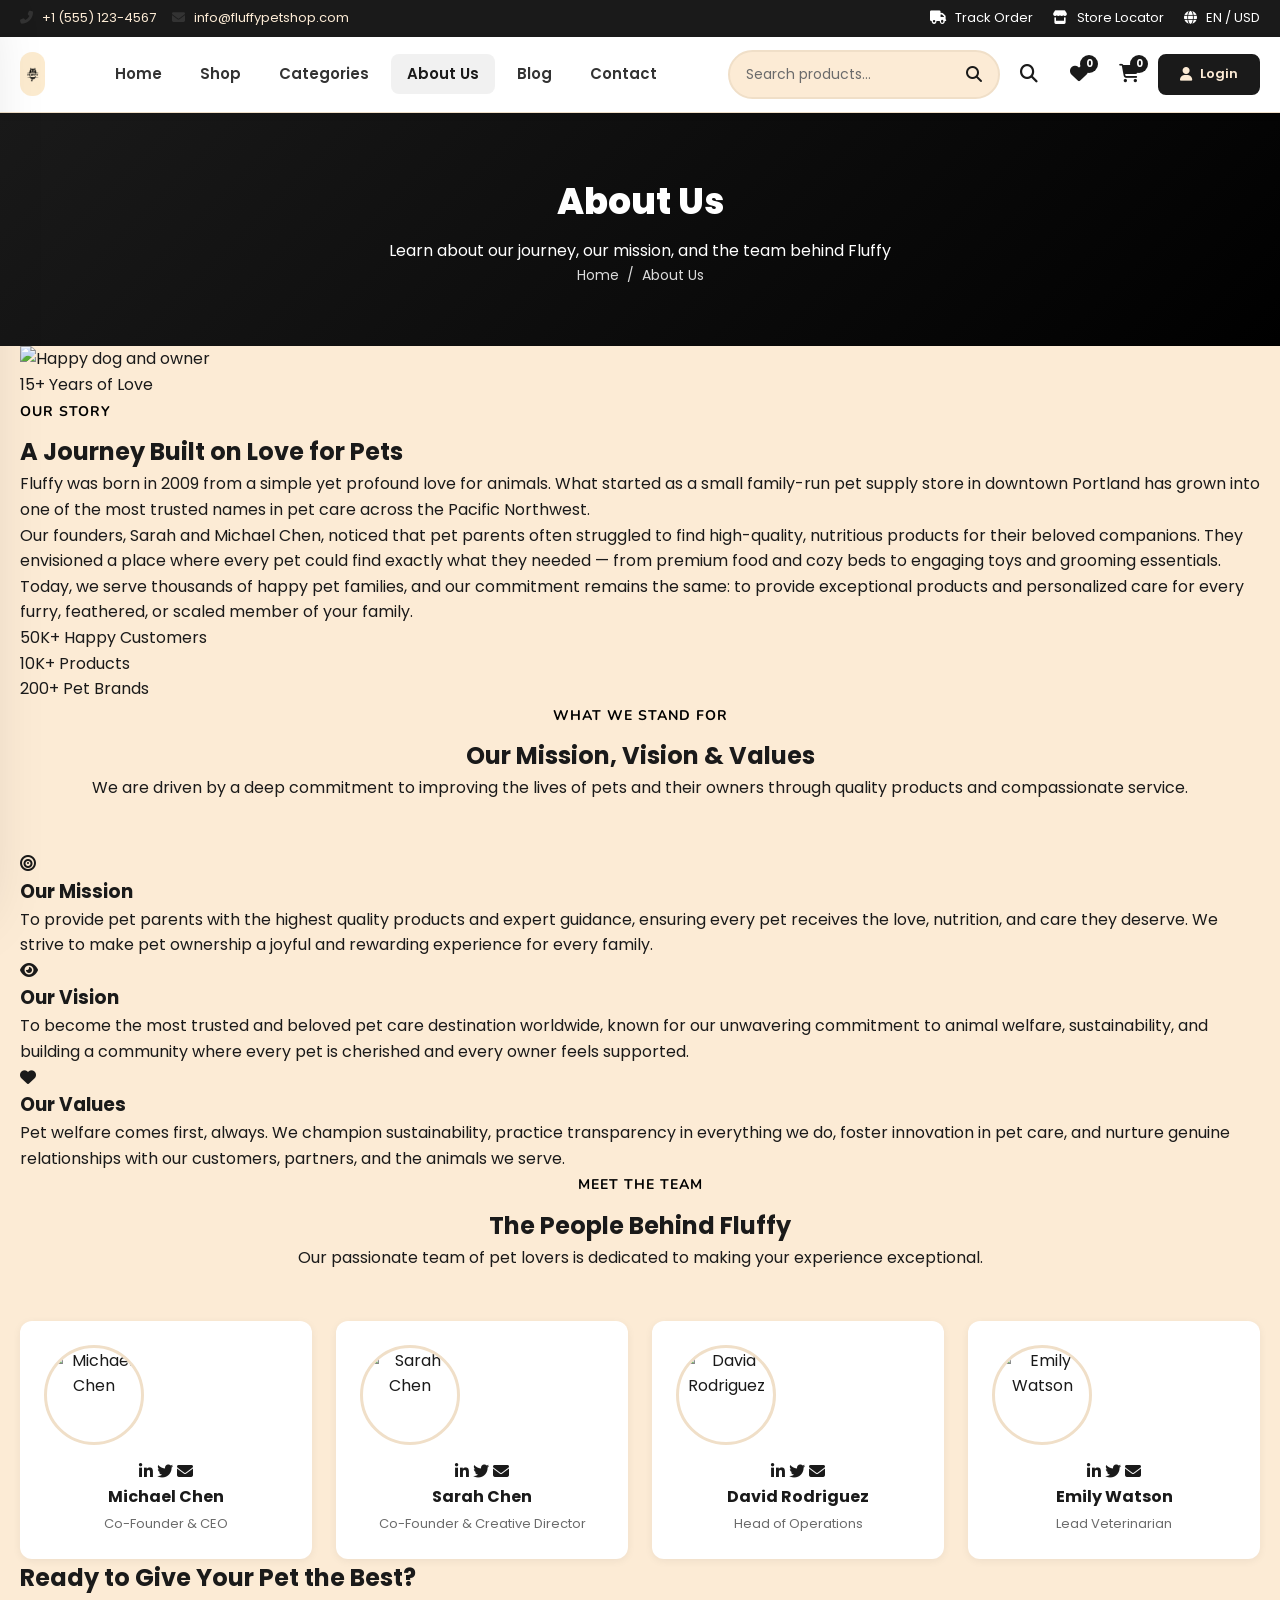
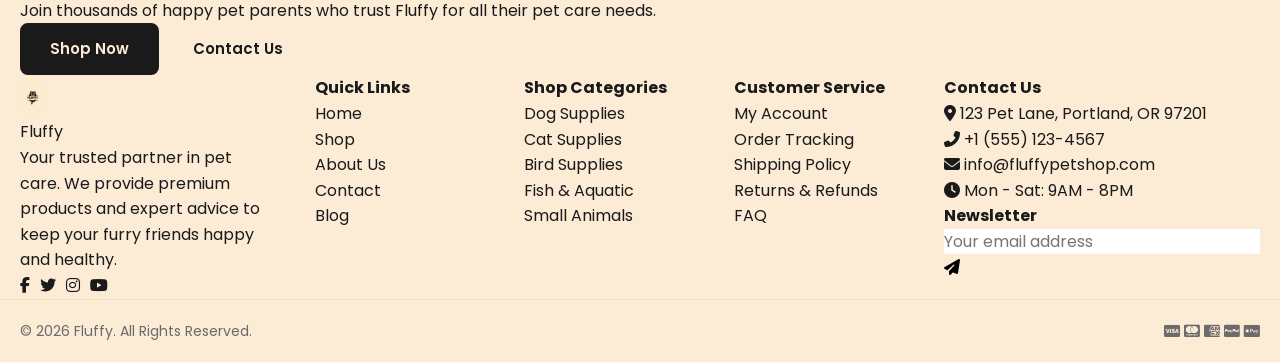
==== about.html @ 034b8f55 "Fluffy Pet Shop - Complete e-commerce website with product pages, wishlist, cart, checkout, and resp" ====
<!DOCTYPE html>
<html lang="en">
<head>
  <meta charset="UTF-8">
  <meta name="viewport" content="width=device-width, initial-scale=1.0">
  <title>About Us - Fluffy</title>
  <link rel="preconnect" href="https://fonts.googleapis.com">
  <link rel="preconnect" href="https://fonts.gstatic.com" crossorigin>
  <link href="https://fonts.googleapis.com/css2?family=Nunito:wght@400;600;700&family=Poppins:wght@300;400;500;600;700&display=swap" rel="stylesheet">
  <link rel="stylesheet" href="https://cdnjs.cloudflare.com/ajax/libs/font-awesome/6.5.1/css/all.min.css">
  <link rel="stylesheet" href="style.css">
</head>
<body>

  <!-- Top Bar -->
  <div class="top-bar">
    <div class="container top-bar-inner">
      <div class="top-bar-left">
        <span><i class="fas fa-phone-alt"></i> +1 (555) 123-4567</span>
        <span><i class="fas fa-envelope"></i> info@fluffypetshop.com</span>
      </div>
      <div class="top-bar-right">
        <a href="#"><i class="fas fa-truck"></i> Track Order</a>
        <a href="#"><i class="fas fa-store"></i> Store Locator</a>
        <a href="#"><i class="fas fa-globe"></i> EN / USD</a>
      </div>
    </div>
  </div>

  <!-- Sticky Header -->
  <header class="header" id="header">
    <div class="container header-inner">
      <a href="index.html" class="logo">
        <img src="logo.png" alt="Fluffy" class="logo-img">
      </a>

      <nav class="main-nav" id="mainNav">
        <ul class="nav-list">
          <li><a href="index.html" class="nav-link">Home</a></li>
          <li><a href="shop.html" class="nav-link">Shop</a></li>
          <li><a href="categories.html" class="nav-link">Categories</a></li>
          <li><a href="about.html" class="nav-link active">About Us</a></li>
          <li><a href="blog.html" class="nav-link">Blog</a></li>
          <li><a href="contact.html" class="nav-link">Contact</a></li>
        </ul>
      </nav>

      <div class="header-actions">
        <div class="search-bar" id="searchBar">
          <input type="text" placeholder="Search products..." class="search-input">
          <button class="search-btn"><i class="fas fa-search"></i></button>
        </div>
        <button class="header-icon-btn search-toggle" aria-label="Search">
          <i class="fas fa-search"></i>
        </button>
        <a href="wishlist.html" class="header-icon-btn" aria-label="Wishlist">
          <i class="fas fa-heart"></i>
          <span class="badge">0</span>
        </a>
        <a href="cart.html" class="header-icon-btn" aria-label="Cart">
          <i class="fas fa-shopping-cart"></i>
          <span class="badge">0</span>
        </a>
        <a href="login.html" class="btn btn-primary btn-sm login-btn">
          <i class="fas fa-user"></i> Login
        </a>
        <button class="mobile-menu-toggle" id="mobileMenuToggle" aria-label="Menu">
          <i class="fas fa-bars"></i>
        </button>
      </div>
    </div>
  </header>

  <!-- Mobile Nav -->
  <div class="mobile-nav">
    <div class="mobile-nav-header">
          <a href="index.html"><img src="logo.png" alt="Fluffy" class="logo-img"> Fluffy</a>
      <button class="mobile-close"><i class="fas fa-times"></i></button>
    </div>
    <ul>
      <li><a href="index.html">Home</a></li>
      <li><a href="shop.html">Shop</a></li>
      <li><a href="about.html" class="active">About</a></li>
      <li><a href="contact.html">Contact</a></li>
      <li><a href="blog.html">Blog</a></li>
    </ul>
    <div class="mobile-nav-footer">
      <a href="login.html"><i class="fas fa-user"></i> Login / Register</a>
    </div>
  </div>

  <!-- Page Header -->
  <section class="page-header about-page-header">
    <div class="container">
      <h1>About Us</h1>
      <p>Learn about our journey, our mission, and the team behind Fluffy</p>
      <div class="breadcrumb">
        <a href="index.html">Home</a>
        <span>/</span>
        <span>About Us</span>
      </div>
    </div>
  </section>

  <!-- Our Story -->
  <section class="our-story">
    <div class="container story-grid">
      <div class="story-image">
        <img src="https://images.unsplash.com/photo-1587300003388-59208cc962cb?w=600&h=450&fit=crop" alt="Happy dog and owner">
        <div class="story-badge">
          <span class="badge-number">15+</span>
          <span class="badge-text">Years of Love</span>
        </div>
      </div>
      <div class="story-content">
        <span class="section-tag">Our Story</span>
        <h2>A Journey Built on Love for Pets</h2>
        <p>Fluffy was born in 2009 from a simple yet profound love for animals. What started as a small family-run pet supply store in downtown Portland has grown into one of the most trusted names in pet care across the Pacific Northwest.</p>
        <p>Our founders, Sarah and Michael Chen, noticed that pet parents often struggled to find high-quality, nutritious products for their beloved companions. They envisioned a place where every pet could find exactly what they needed — from premium food and cozy beds to engaging toys and grooming essentials.</p>
        <p>Today, we serve thousands of happy pet families, and our commitment remains the same: to provide exceptional products and personalized care for every furry, feathered, or scaled member of your family.</p>
        <div class="story-stats">
          <div class="stat">
            <span class="stat-number">50K+</span>
            <span class="stat-label">Happy Customers</span>
          </div>
          <div class="stat">
            <span class="stat-number">10K+</span>
            <span class="stat-label">Products</span>
          </div>
          <div class="stat">
            <span class="stat-number">200+</span>
            <span class="stat-label">Pet Brands</span>
          </div>
        </div>
      </div>
    </div>
  </section>

  <!-- Mission Vision Values -->
  <section class="mission-vision">
    <div class="container">
      <div class="section-header">
        <span class="section-tag">What We Stand For</span>
        <h2>Our Mission, Vision & Values</h2>
        <p>We are driven by a deep commitment to improving the lives of pets and their owners through quality products and compassionate service.</p>
      </div>
      <div class="mv-grid">
        <div class="mv-card">
          <div class="mv-icon"><i class="fas fa-bullseye"></i></div>
          <h3>Our Mission</h3>
          <p>To provide pet parents with the highest quality products and expert guidance, ensuring every pet receives the love, nutrition, and care they deserve. We strive to make pet ownership a joyful and rewarding experience for every family.</p>
        </div>
        <div class="mv-card">
          <div class="mv-icon"><i class="fas fa-eye"></i></div>
          <h3>Our Vision</h3>
          <p>To become the most trusted and beloved pet care destination worldwide, known for our unwavering commitment to animal welfare, sustainability, and building a community where every pet is cherished and every owner feels supported.</p>
        </div>
        <div class="mv-card">
          <div class="mv-icon"><i class="fas fa-heart"></i></div>
          <h3>Our Values</h3>
          <p>Pet welfare comes first, always. We champion sustainability, practice transparency in everything we do, foster innovation in pet care, and nurture genuine relationships with our customers, partners, and the animals we serve.</p>
        </div>
      </div>
    </div>
  </section>

  <!-- Team Section -->
  <section class="team-section">
    <div class="container">
      <div class="section-header">
        <span class="section-tag">Meet The Team</span>
        <h2>The People Behind Fluffy</h2>
        <p>Our passionate team of pet lovers is dedicated to making your experience exceptional.</p>
      </div>
      <div class="team-grid">
        <div class="team-card">
          <div class="team-img">
            <img src="https://images.unsplash.com/photo-1560250097-0b93528c311a?w=300&h=350&fit=crop&crop=face" alt="Michael Chen">
            <div class="team-social">
              <a href="#"><i class="fab fa-linkedin-in"></i></a>
              <a href="#"><i class="fab fa-twitter"></i></a>
              <a href="#"><i class="fas fa-envelope"></i></a>
            </div>
          </div>
          <h4>Michael Chen</h4>
          <span>Co-Founder & CEO</span>
        </div>
        <div class="team-card">
          <div class="team-img">
            <img src="https://images.unsplash.com/photo-1573496359142-b8d87734a5a2?w=300&h=350&fit=crop&crop=face" alt="Sarah Chen">
            <div class="team-social">
              <a href="#"><i class="fab fa-linkedin-in"></i></a>
              <a href="#"><i class="fab fa-twitter"></i></a>
              <a href="#"><i class="fas fa-envelope"></i></a>
            </div>
          </div>
          <h4>Sarah Chen</h4>
          <span>Co-Founder & Creative Director</span>
        </div>
        <div class="team-card">
          <div class="team-img">
            <img src="https://images.unsplash.com/photo-1472099645785-5658abf4ff4e?w=300&h=350&fit=crop&crop=face" alt="David Rodriguez">
            <div class="team-social">
              <a href="#"><i class="fab fa-linkedin-in"></i></a>
              <a href="#"><i class="fab fa-twitter"></i></a>
              <a href="#"><i class="fas fa-envelope"></i></a>
            </div>
          </div>
          <h4>David Rodriguez</h4>
          <span>Head of Operations</span>
        </div>
        <div class="team-card">
          <div class="team-img">
            <img src="https://images.unsplash.com/photo-1580489944761-15a19d654956?w=300&h=350&fit=crop&crop=face" alt="Emily Watson">
            <div class="team-social">
              <a href="#"><i class="fab fa-linkedin-in"></i></a>
              <a href="#"><i class="fab fa-twitter"></i></a>
              <a href="#"><i class="fas fa-envelope"></i></a>
            </div>
          </div>
          <h4>Emily Watson</h4>
          <span>Lead Veterinarian</span>
        </div>
      </div>
    </div>
  </section>

  <!-- CTA Section -->
  <section class="cta-section">
    <div class="container cta-inner">
      <h2>Ready to Give Your Pet the Best?</h2>
      <p>Join thousands of happy pet parents who trust Fluffy for all their pet care needs.</p>
      <div class="cta-buttons">
        <a href="shop.html" class="btn btn-primary">Shop Now</a>
        <a href="contact.html" class="btn btn-outline-white">Contact Us</a>
      </div>
    </div>
  </section>

  <!-- Footer -->
  <footer class="site-footer">
    <div class="container footer-grid">
      <div class="footer-col">
        <div class="footer-logo">
        <a href="index.html"><img src="logo.png" alt="Fluffy" class="logo-img"> Fluffy</a>
        </div>
        <p>Your trusted partner in pet care. We provide premium products and expert advice to keep your furry friends happy and healthy.</p>
        <div class="footer-social">
          <a href="https://www.facebook.com/share/191iM3Hgnh/" target="_blank" rel="noopener"><i class="fab fa-facebook-f"></i></a>
          <a href="#"><i class="fab fa-twitter"></i></a>
          <a href="https://www.instagram.com/fluffypets27" target="_blank" rel="noopener"><i class="fab fa-instagram"></i></a>
          <a href="#"><i class="fab fa-youtube"></i></a>
        </div>
      </div>
      <div class="footer-col">
        <h4>Quick Links</h4>
        <ul>
          <li><a href="index.html">Home</a></li>
          <li><a href="shop.html">Shop</a></li>
          <li><a href="about.html">About Us</a></li>
          <li><a href="contact.html">Contact</a></li>
          <li><a href="blog.html">Blog</a></li>
        </ul>
      </div>
      <div class="footer-col">
        <h4>Shop Categories</h4>
        <ul>
          <li><a href="shop.html">Dog Supplies</a></li>
          <li><a href="shop.html">Cat Supplies</a></li>
          <li><a href="shop.html">Bird Supplies</a></li>
          <li><a href="shop.html">Fish & Aquatic</a></li>
          <li><a href="shop.html">Small Animals</a></li>
        </ul>
      </div>
      <div class="footer-col">
        <h4>Customer Service</h4>
        <ul>
          <li><a href="#">My Account</a></li>
          <li><a href="#">Order Tracking</a></li>
          <li><a href="#">Shipping Policy</a></li>
          <li><a href="#">Returns & Refunds</a></li>
          <li><a href="#">FAQ</a></li>
        </ul>
      </div>
      <div class="footer-col">
        <h4>Contact Us</h4>
        <ul class="contact-info">
          <li><i class="fas fa-map-marker-alt"></i> 123 Pet Lane, Portland, OR 97201</li>
          <li><i class="fas fa-phone-alt"></i> +1 (555) 123-4567</li>
          <li><i class="fas fa-envelope"></i> info@fluffypetshop.com</li>
          <li><i class="fas fa-clock"></i> Mon - Sat: 9AM - 8PM</li>
        </ul>
        <div class="newsletter">
          <h4>Newsletter</h4>
          <form class="newsletter-form">
            <input type="email" placeholder="Your email address">
            <button type="submit"><i class="fas fa-paper-plane"></i></button>
          </form>
        </div>
      </div>
    </div>
    <div class="footer-bottom">
      <div class="container footer-bottom-inner">
        <p>&copy; 2026 Fluffy. All Rights Reserved.</p>
        <div class="payment-icons">
          <i class="fab fa-cc-visa"></i>
          <i class="fab fa-cc-mastercard"></i>
          <i class="fab fa-cc-amex"></i>
          <i class="fab fa-cc-paypal"></i>
          <i class="fab fa-cc-apple-pay"></i>
        </div>
      </div>
    </div>
  </footer>

  <script>
  (function() {
    try {
      var adminData = JSON.parse(localStorage.getItem('fluffyAdmin'));
      if (adminData && adminData.settings) {
        var s = adminData.settings;
        if (s.siteLogo) {
          document.querySelectorAll('.logo-img').forEach(function(img) { img.src = s.siteLogo; });
        }
        var displayName = s.siteName || s.storeName || '';
        if (displayName) {
          document.title = document.title.replace(/Fluffy/, displayName);
          document.querySelectorAll('.logo-img').forEach(function(img) { img.alt = displayName; });
        }
      }
    } catch (e) {}
  })();
  </script>
  <script src="contact-utils.js"></script>
  <script src="search-utils.js"></script>
  <script src="badge-utils.js"></script>
  <script src="nav-utils.js"></script>

</body>
</html>
---- style.css ----
/* =============================================
   FLUFFY PET SHOP — Premium eCommerce Stylesheet
   Modern, responsive, CSS3-only design
   ============================================= */

/* =============================================
   1. CSS CUSTOM PROPERTIES
   ============================================= */
:root {
  /* Colors — Fluffy Brand Palette (matching logo) */
  --primary: #1A1A1A;
  --primary-dark: #000000;
  --primary-light: #333333;
  --secondary: #1A1A1A;
  --secondary-dark: #000000;
  --secondary-light: #333333;
  --bg: #FCEBD5;
  --bg-light: #FEF4E8;
  --dark: #1A1A1A;
  --dark-light: #333333;
  --white: #FFFFFF;
  --light-gray: #F0DFC8;
  --gray: #6B6B6B;
  --gray-light: #E0CDB5;
  --gray-dark: #4A4A4A;
  --danger: #C0392B;
  --success: #1A1A1A;
  --info: #4A4A4A;
  --accent: #1A1A1A;

  /* Typography */
  --font-primary: 'Poppins', sans-serif;
  --font-secondary: 'Nunito', sans-serif;

  /* Spacing */
  --section-padding: 80px 0;
  --container-width: 1280px;
  --border-radius: 12px;
  --border-radius-sm: 8px;
  --border-radius-lg: 20px;

  /* Shadows */
  --shadow-sm: 0 2px 8px rgba(0,0,0,0.06);
  --shadow-md: 0 4px 20px rgba(0,0,0,0.08);
  --shadow-lg: 0 8px 40px rgba(0,0,0,0.12);
  --shadow-xl: 0 12px 60px rgba(0,0,0,0.15);

  /* Transitions */
  --transition: all 0.3s ease;
  --transition-fast: all 0.15s ease;
}

/* =============================================
   2. RESET & BASE
   ============================================= */
*,
*::before,
*::after {
  margin: 0;
  padding: 0;
  box-sizing: border-box;
}

html {
  scroll-behavior: smooth;
  -webkit-text-size-adjust: 100%;
}

body {
  font-family: var(--font-primary);
  font-size: 16px;
  line-height: 1.6;
  color: var(--dark);
  background-color: var(--bg);
  overflow-x: hidden;
  -webkit-font-smoothing: antialiased;
  -moz-osx-font-smoothing: grayscale;
}

img {
  max-width: 100%;
  height: auto;
  display: block;
}

a {
  text-decoration: none;
  color: inherit;
  transition: var(--transition);
}

ul, ol {
  list-style: none;
}

button, input {
  border: none;
  outline: none;
  font-family: inherit;
  font-size: inherit;
}

button {
  cursor: pointer;
  background: none;
}

/* =============================================
   3. UTILITY CLASSES
   ============================================= */
.container {
  max-width: var(--container-width);
  margin: 0 auto;
  padding: 0 20px;
}

.section {
  padding: var(--section-padding);
}

.section-header {
  text-align: center;
  margin-bottom: 50px;
}

.section-tag {
  display: inline-block;
  font-family: var(--font-secondary);
  font-size: 14px;
  font-weight: 700;
  color: var(--secondary-dark);
  text-transform: uppercase;
  letter-spacing: 1px;
  margin-bottom: 10px;
}

.section-tag i {
  margin-right: 6px;
}

.section-title {
  font-size: 36px;
  font-weight: 700;
  color: var(--dark);
  margin-bottom: 12px;
  line-height: 1.2;
}

.section-desc {
  font-size: 17px;
  color: var(--gray-dark);
  max-width: 600px;
  margin: 0 auto;
}

.section-cta {
  text-align: center;
  margin-top: 40px;
}

/* =============================================
   4. BUTTONS
   ============================================= */
.btn {
  display: inline-flex;
  align-items: center;
  justify-content: center;
  gap: 8px;
  padding: 12px 28px;
  font-family: var(--font-primary);
  font-weight: 600;
  font-size: 15px;
  border-radius: var(--border-radius-sm);
  transition: var(--transition);
  cursor: pointer;
  border: 2px solid transparent;
  white-space: nowrap;
}

.btn i {
  font-size: 14px;
}

.btn-primary {
  background: var(--dark);
  color: var(--bg);
  border-color: var(--dark);
}

.btn-primary:hover {
  background: var(--primary-dark);
  border-color: var(--primary-dark);
  transform: translateY(-2px);
  box-shadow: 0 4px 15px rgba(26, 26, 26, 0.3);
}

.btn-outline {
  background: transparent;
  color: var(--dark);
  border-color: var(--dark);
}

.btn-outline:hover {
  background: var(--dark);
  color: var(--bg);
  transform: translateY(-2px);
}

.btn-outline-light {
  background: transparent;
  color: var(--white);
  border-color: var(--white);
}

.btn-outline-light:hover {
  background: var(--white);
  color: var(--dark);
  transform: translateY(-2px);
}

.btn-sm {
  padding: 8px 20px;
  font-size: 13px;
}

.btn-lg {
  padding: 16px 36px;
  font-size: 16px;
}

.btn-block {
  width: 100%;
}

/* =============================================
   5. TOP BAR
   ============================================= */
.top-bar {
  background: var(--dark);
  color: var(--bg);
  font-size: 13px;
  padding: 8px 0;
}

.top-bar-inner {
  display: flex;
  justify-content: space-between;
  align-items: center;
}

.top-bar-left {
  display: flex;
  align-items: center;
  gap: 16px;
}

.top-bar-left span i {
  margin-right: 6px;
  color: var(--primary-light);
}

.top-divider {
  opacity: 0.3;
}

.top-bar-right {
  display: flex;
  align-items: center;
  gap: 20px;
}

.top-bar-right a {
  color: var(--white);
  font-size: 13px;
}

.top-bar-right a:hover {
  color: var(--primary-light);
}

.top-bar-right a i {
  margin-right: 6px;
}

/* =============================================
   6. HEADER
   ============================================= */
.header {
  background: var(--white);
  box-shadow: var(--shadow-sm);
  position: sticky;
  top: 0;
  z-index: 1000;
  border-bottom: 1px solid var(--light-gray);
}

.header-inner {
  display: flex;
  align-items: center;
  justify-content: space-between;
  height: 75px;
}

.logo {
  display: flex;
  align-items: center;
  gap: 10px;
  flex-shrink: 0;
}

.logo-img {
  height: 44px;
  width: auto;
  border-radius: 12px;
  transition: var(--transition);
}

.logo:hover .logo-img {
  transform: scale(1.05);
}

.logo-icon {
  display: flex;
  align-items: center;
  justify-content: center;
  width: 44px;
  height: 44px;
  background: var(--dark);
  color: var(--bg);
  border-radius: 12px;
  font-size: 22px;
  transition: var(--transition);
}

.logo:hover .logo-icon {
  transform: rotate(-10deg) scale(1.05);
}

.logo-text {
  font-size: 24px;
  font-weight: 800;
  color: var(--dark);
  letter-spacing: -0.5px;
}

.logo-accent {
  color: var(--primary);
}

/* Main Nav */
.main-nav {
  display: flex;
}

.nav-list {
  display: flex;
  gap: 6px;
}

.nav-link {
  display: block;
  padding: 8px 16px;
  font-weight: 600;
  font-size: 15px;
  color: var(--dark-light);
  border-radius: var(--border-radius-sm);
  transition: var(--transition);
}

.nav-link:hover,
.nav-link.active {
  color: var(--primary);
  background: rgba(26, 26, 26, 0.06);
}

/* Header Actions */
.header-actions {
  display: flex;
  align-items: center;
  gap: 8px;
}

.search-bar {
  display: flex;
  align-items: center;
  background: var(--bg);
  border-radius: 50px;
  overflow: hidden;
  border: 2px solid var(--light-gray);
  transition: var(--transition);
}

.search-bar:focus-within {
  border-color: var(--primary);
}

.search-input {
  padding: 10px 16px;
  width: 220px;
  background: transparent;
  font-size: 14px;
}

.search-input::placeholder {
  color: var(--gray);
}

.search-btn {
  padding: 10px 16px;
  color: var(--primary);
  transition: var(--transition);
}

.search-btn:hover {
  color: var(--primary-dark);
}

.search-toggle {
  display: none;
}

.header-icon-btn {
  display: flex;
  align-items: center;
  justify-content: center;
  width: 42px;
  height: 42px;
  border-radius: 50%;
  color: var(--dark);
  font-size: 18px;
  transition: var(--transition);
  position: relative;
}

.header-icon-btn:hover {
  background: var(--light-gray);
  color: var(--primary);
}

.badge {
  position: absolute;
  top: 2px;
  right: 2px;
  background: var(--primary);
  color: var(--white);
  font-size: 10px;
  font-weight: 700;
  width: 18px;
  height: 18px;
  border-radius: 50%;
  display: flex;
  align-items: center;
  justify-content: center;
  line-height: 1;
}

.mobile-menu-toggle {
  display: none;
  width: 42px;
  height: 42px;
  border-radius: var(--border-radius-sm);
  font-size: 20px;
  color: var(--dark);
}

/* =============================================
   7. MOBILE NAV
   ============================================= */
.mobile-nav {
  position: fixed;
  top: 0;
  left: -320px;
  width: 300px;
  height: 100vh;
  background: var(--white);
  z-index: 2000;
  box-shadow: var(--shadow-xl);
  transition: left 0.3s ease;
  overflow-y: auto;
}

.mobile-nav.active {
  left: 0;
}

.mobile-nav-header {
  display: flex;
  align-items: center;
  justify-content: space-between;
  padding: 20px;
  border-bottom: 1px solid var(--light-gray);
}

.mobile-nav-close {
  width: 36px;
  height: 36px;
  border-radius: 50%;
  display: flex;
  align-items: center;
  justify-content: center;
  font-size: 18px;
  color: var(--dark);
  transition: var(--transition);
}

.mobile-nav-close:hover {
  background: var(--light-gray);
}

.mobile-nav-list {
  padding: 16px 0;
}

.mobile-nav-list li a {
  display: block;
  padding: 14px 24px;
  font-weight: 600;
  font-size: 15px;
  color: var(--dark);
  transition: var(--transition);
}

.mobile-nav-list li a:hover,
.mobile-nav-list li a.active {
  color: var(--primary);
  background: rgba(26, 26, 26, 0.05);
}

.mobile-overlay {
  position: fixed;
  top: 0;
  left: 0;
  width: 100%;
  height: 100%;
  background: rgba(0,0,0,0.5);
  z-index: 1999;
  opacity: 0;
  visibility: hidden;
  transition: var(--transition);
}

.mobile-overlay.active {
  opacity: 1;
  visibility: visible;
}

/* =============================================
   8. HERO SECTION
   ============================================= */
.hero {
  position: relative;
  min-height: 600px;
  display: flex;
  align-items: center;
  overflow: hidden;
}

.hero-bg {
  position: absolute;
  inset: 0;
  z-index: 0;
}

.hero-bg-img {
  width: 100%;
  height: 100%;
  object-fit: cover;
}

.hero-overlay {
  position: absolute;
  inset: 0;
  background: linear-gradient(135deg, rgba(0,0,0,0.7) 0%, rgba(0,0,0,0.4) 50%, rgba(0,0,0,0.2) 100%);
}

.hero-content {
  position: relative;
  z-index: 1;
  padding: 60px 0;
  max-width: 700px;
}

.hero-badge {
  display: inline-flex;
  align-items: center;
  gap: 8px;
  padding: 8px 20px;
  background: rgba(26, 26, 26, 0.85);
  color: var(--bg);
  border-radius: 50px;
  font-size: 14px;
  font-weight: 600;
  margin-bottom: 24px;
}

.hero-title {
  font-size: 52px;
  font-weight: 800;
  color: var(--white);
  line-height: 1.15;
  margin-bottom: 16px;
  letter-spacing: -1px;
}

.hero-subtitle {
  font-size: 18px;
  color: rgba(255,255,255,0.85);
  margin-bottom: 32px;
  max-width: 550px;
  font-family: var(--font-secondary);
}

.hero-buttons {
  display: flex;
  gap: 16px;
  flex-wrap: wrap;
  margin-bottom: 40px;
}

.hero-stats {
  display: flex;
  gap: 40px;
}

.hero-stat {
  display: flex;
  flex-direction: column;
}

.hero-stat-number {
  font-size: 28px;
  font-weight: 800;
  color: var(--white);
}

.hero-stat-label {
  font-size: 13px;
  color: rgba(255,255,255,0.7);
  font-family: var(--font-secondary);
}

/* =============================================
   9. BRAND MARQUEE
   ============================================= */
.brand-marquee {
  background: var(--white);
  padding: 24px 0;
  border-bottom: 1px solid var(--light-gray);
  overflow: hidden;
}

.marquee-track {
  display: flex;
  gap: 40px;
  animation: marqueeScroll 30s linear infinite;
}

.marquee-item {
  display: flex;
  align-items: center;
  gap: 8px;
  font-size: 16px;
  font-weight: 600;
  color: var(--gray);
  white-space: nowrap;
  flex-shrink: 0;
}

.marquee-item i {
  color: var(--primary);
  font-size: 20px;
}

@keyframes marqueeScroll {
  0% { transform: translateX(0); }
  100% { transform: translateX(-50%); }
}

/* =============================================
   10. CATEGORIES
   ============================================= */
.categories-section {
  background: var(--bg);
}

.categories-grid {
  display: grid;
  grid-template-columns: repeat(5, 1fr);
  gap: 24px;
}

.category-card {
  display: flex;
  flex-direction: column;
  align-items: center;
  text-align: center;
  padding: 28px 16px;
  background: var(--white);
  border-radius: var(--border-radius);
  box-shadow: var(--shadow-sm);
  transition: var(--transition);
  cursor: pointer;
}

.category-card:hover {
  transform: translateY(-8px);
  box-shadow: var(--shadow-lg);
}

.category-card:hover .category-icon img {
  transform: scale(1.1);
}

.category-icon {
  width: 100px;
  height: 100px;
  border-radius: 50%;
  overflow: hidden;
  margin-bottom: 16px;
  background: var(--bg);
}

.category-icon img {
  width: 100%;
  height: 100%;
  object-fit: cover;
  transition: var(--transition);
}

.category-name {
  font-size: 16px;
  font-weight: 700;
  color: var(--dark);
  margin-bottom: 4px;
}

.category-count {
  font-size: 13px;
  color: var(--gray);
  font-family: var(--font-secondary);
}

/* =============================================
   11. PRODUCT CARDS
   ============================================= */
.products-grid {
  display: grid;
  grid-template-columns: repeat(4, 1fr);
  gap: 24px;
}

.product-card {
  background: var(--white);
  border-radius: var(--border-radius);
  box-shadow: var(--shadow-sm);
  overflow: hidden;
  transition: var(--transition);
  border: 1px solid var(--light-gray);
}

.product-card:hover {
  transform: translateY(-6px);
  box-shadow: var(--shadow-lg);
}

.product-image {
  position: relative;
  height: 250px;
  overflow: hidden;
  background: var(--bg);
}

.product-image img {
  width: 100%;
  height: 100%;
  object-fit: cover;
  transition: var(--transition);
}

.product-card:hover .product-image img {
  transform: scale(1.08);
}

.product-badge {
  position: absolute;
  top: 12px;
  left: 12px;
  padding: 4px 12px;
  font-size: 11px;
  font-weight: 700;
  border-radius: 50px;
  text-transform: uppercase;
  z-index: 2;
}

.product-badge.sale {
  background: var(--danger);
  color: var(--white);
}

.product-badge.new {
  background: var(--info);
  color: var(--white);
}

.product-badge.bestseller {
  background: var(--secondary);
  color: var(--white);
}

.product-wishlist {
  position: absolute;
  top: 12px;
  right: 12px;
  width: 36px;
  height: 36px;
  border-radius: 50%;
  background: var(--white);
  color: var(--gray);
  display: flex;
  align-items: center;
  justify-content: center;
  font-size: 14px;
  box-shadow: var(--shadow-sm);
  transition: var(--transition);
  z-index: 2;
}

.product-wishlist:hover {
  color: var(--danger);
  transform: scale(1.1);
}

.product-actions {
  position: absolute;
  bottom: 12px;
  left: 50%;
  transform: translateX(-50%) translateY(20px);
  display: flex;
  gap: 8px;
  opacity: 0;
  transition: var(--transition);
}

.product-card:hover .product-actions {
  opacity: 1;
  transform: translateX(-50%) translateY(0);
}

.product-action-btn {
  width: 40px;
  height: 40px;
  border-radius: 50%;
  background: var(--white);
  color: var(--dark);
  display: flex;
  align-items: center;
  justify-content: center;
  font-size: 14px;
  box-shadow: var(--shadow-md);
  transition: var(--transition);
}

.product-action-btn:hover {
  background: var(--primary);
  color: var(--white);
}

.product-info {
  padding: 20px;
}

.product-category {
  font-size: 12px;
  font-weight: 600;
  color: var(--secondary-dark);
  text-transform: uppercase;
  letter-spacing: 0.5px;
}

.product-name {
  font-size: 15px;
  font-weight: 600;
  color: var(--dark);
  margin: 6px 0;
  line-height: 1.4;
  display: -webkit-box;
  -webkit-line-clamp: 2;
  -webkit-box-orient: vertical;
  overflow: hidden;
}

.product-rating {
  display: flex;
  align-items: center;
  gap: 2px;
  margin-bottom: 10px;
}

.product-rating i {
  color: #FFC107;
  font-size: 12px;
}

.product-rating span {
  font-size: 12px;
  color: var(--gray);
  margin-left: 6px;
}

.product-price {
  display: flex;
  align-items: center;
  gap: 10px;
  margin-bottom: 14px;
}

.price-current {
  font-size: 20px;
  font-weight: 700;
  color: var(--dark);
}

.price-original {
  font-size: 14px;
  color: var(--gray);
  text-decoration: line-through;
}

/* =============================================
   12. OFFERS SECTION
   ============================================= */
.offers-banner-section {
  background: var(--bg);
}

.offers-grid {
  display: grid;
  grid-template-columns: 1fr 1fr;
  grid-template-rows: auto auto;
  gap: 24px;
}

.offer-card {
  border-radius: var(--border-radius-lg);
  overflow: hidden;
  transition: var(--transition);
}

.offer-main {
  grid-column: 1 / -1;
  display: flex;
  background: linear-gradient(135deg, var(--dark), var(--dark-light));
  min-height: 300px;
}

.offer-content {
  flex: 1;
  padding: 48px;
  display: flex;
  flex-direction: column;
  justify-content: center;
  color: var(--bg);
}

.offer-badge {
  display: inline-block;
  padding: 6px 16px;
  background: rgba(255,255,255,0.2);
  border-radius: 50px;
  font-size: 13px;
  font-weight: 600;
  margin-bottom: 16px;
  width: fit-content;
}

.offer-title {
  font-size: 42px;
  font-weight: 800;
  line-height: 1.1;
  margin-bottom: 12px;
}

.offer-title span {
  color: var(--secondary-light);
}

.offer-desc {
  font-size: 16px;
  opacity: 0.9;
  margin-bottom: 24px;
  max-width: 400px;
}

.offer-image {
  flex: 1;
  display: flex;
  align-items: center;
  justify-content: center;
}

.offer-image img {
  width: 100%;
  height: 100%;
  object-fit: cover;
}

.offer-feature {
  display: flex;
  flex-direction: column;
  align-items: center;
  justify-content: center;
  text-align: center;
  padding: 32px;
  background: var(--white);
  box-shadow: var(--shadow-sm);
  border: 1px solid var(--light-gray);
}

.offer-feature:hover {
  transform: translateY(-4px);
  box-shadow: var(--shadow-md);
}

.offer-feature-icon {
  width: 64px;
  height: 64px;
  border-radius: 50%;
  background: rgba(26, 26, 26, 0.06);
  color: var(--primary);
  display: flex;
  align-items: center;
  justify-content: center;
  font-size: 26px;
  margin-bottom: 16px;
  transition: var(--transition);
}

.offer-feature:hover .offer-feature-icon {
  background: var(--primary);
  color: var(--white);
}

.offer-feature h3 {
  font-size: 17px;
  font-weight: 700;
  color: var(--dark);
  margin-bottom: 4px;
}

.offer-feature p {
  font-size: 14px;
  color: var(--gray);
}

/* =============================================
   13. WHY CHOOSE US
   ============================================= */
.why-section {
  background: var(--white);
}

.why-grid {
  display: grid;
  grid-template-columns: repeat(4, 1fr);
  gap: 24px;
}

.why-card {
  text-align: center;
  padding: 40px 24px;
  border-radius: var(--border-radius);
  transition: var(--transition);
  border: 1px solid var(--light-gray);
  background: var(--white);
}

.why-card:hover {
  transform: translateY(-8px);
  box-shadow: var(--shadow-lg);
  border-color: transparent;
}

.why-icon {
  width: 72px;
  height: 72px;
  border-radius: 50%;
  background: linear-gradient(135deg, rgba(26, 26, 26, 0.06), rgba(26, 26, 26, 0.03));
  color: var(--primary);
  display: flex;
  align-items: center;
  justify-content: center;
  font-size: 28px;
  margin: 0 auto 20px;
  transition: var(--transition);
}

.why-card:hover .why-icon {
  background: var(--primary);
  color: var(--white);
  transform: scale(1.1);
}

.why-title {
  font-size: 18px;
  font-weight: 700;
  color: var(--dark);
  margin-bottom: 10px;
}

.why-desc {
  font-size: 14px;
  color: var(--gray-dark);
  line-height: 1.7;
  font-family: var(--font-secondary);
}

/* =============================================
   14. TESTIMONIALS
   ============================================= */
.testimonials-section {
  background: var(--bg);
}

.testimonials-grid {
  display: grid;
  grid-template-columns: repeat(3, 1fr);
  gap: 24px;
}

.testimonial-card {
  background: var(--white);
  border-radius: var(--border-radius-lg);
  padding: 36px;
  box-shadow: var(--shadow-sm);
  border: 1px solid var(--light-gray);
  transition: var(--transition);
  position: relative;
}

.testimonial-card:hover {
  transform: translateY(-6px);
  box-shadow: var(--shadow-lg);
}

.testimonial-quote {
  color: var(--primary);
  font-size: 28px;
  margin-bottom: 16px;
  opacity: 0.3;
}

.testimonial-text {
  font-size: 15px;
  color: var(--dark-light);
  line-height: 1.8;
  margin-bottom: 20px;
  font-family: var(--font-secondary);
  font-style: italic;
}

.testimonial-rating {
  display: flex;
  gap: 3px;
  margin-bottom: 20px;
}

.testimonial-rating i {
  color: #FFC107;
  font-size: 14px;
}

.testimonial-author {
  display: flex;
  align-items: center;
  gap: 14px;
}

.testimonial-avatar {
  width: 52px;
  height: 52px;
  border-radius: 50%;
  object-fit: cover;
  border: 3px solid var(--light-gray);
}

.testimonial-name {
  font-size: 16px;
  font-weight: 700;
  color: var(--dark);
}

.testimonial-role {
  font-size: 13px;
  color: var(--gray);
}

/* =============================================
   15. BLOG
   ============================================= */
.blog-section {
  background: var(--white);
}

.blog-recent-title {
  font-size: 20px;
  font-weight: 700;
  color: var(--dark);
  margin: 40px 0 24px;
}

/* Featured Blog Post */
.blog-featured {
  display: grid;
  grid-template-columns: 1fr 1fr;
  border-radius: var(--border-radius);
  overflow: hidden;
  box-shadow: var(--shadow-md);
  border: 1px solid var(--light-gray);
  text-decoration: none;
  color: inherit;
  transition: var(--transition);
  position: relative;
}

.blog-featured:hover {
  box-shadow: var(--shadow-lg);
}

.blog-featured:hover .blog-featured-image img {
  transform: scale(1.05);
}

.blog-featured-image {
  height: 400px;
  overflow: hidden;
}

.blog-featured-image img {
  width: 100%;
  height: 100%;
  object-fit: cover;
  transition: var(--transition);
}

.blog-featured-content {
  padding: 48px;
  display: flex;
  flex-direction: column;
  justify-content: center;
  position: relative;
}

.blog-featured-badge {
  display: inline-flex;
  align-items: center;
  gap: 6px;
  padding: 6px 14px;
  background: var(--primary);
  color: var(--white);
  border-radius: 50px;
  font-size: 12px;
  font-weight: 700;
  text-transform: uppercase;
  letter-spacing: 0.5px;
  margin-bottom: 20px;
  width: fit-content;
}

.blog-featured-title {
  font-size: 28px;
  font-weight: 800;
  color: var(--dark);
  margin-bottom: 16px;
  line-height: 1.3;
}

.blog-featured-desc {
  font-size: 15px;
  color: var(--gray-dark);
  line-height: 1.7;
  margin-bottom: 24px;
  font-family: var(--font-secondary);
}

.blog-featured-author {
  display: flex;
  align-items: center;
  gap: 12px;
}

.blog-author-avatar {
  width: 44px;
  height: 44px;
  border-radius: 50%;
  object-fit: cover;
}

.blog-author-name {
  display: block;
  font-size: 14px;
  font-weight: 700;
  color: var(--dark);
}

.blog-author-date {
  display: block;
  font-size: 13px;
  color: var(--gray);
}

.blog-featured-arrow {
  position: absolute;
  bottom: 48px;
  right: 48px;
  width: 48px;
  height: 48px;
  display: flex;
  align-items: center;
  justify-content: center;
  background: var(--dark);
  color: var(--white);
  border-radius: 50%;
  font-size: 18px;
  transition: var(--transition);
}

.blog-featured:hover .blog-featured-arrow {
  background: var(--primary);
}

/* Blog Grid */
.blog-grid {
  display: grid;
  grid-template-columns: repeat(3, 1fr);
  gap: 24px;
}

.blog-card {
  background: var(--white);
  border-radius: var(--border-radius);
  overflow: hidden;
  box-shadow: var(--shadow-sm);
  border: 1px solid var(--light-gray);
  transition: var(--transition);
}

.blog-card:hover {
  transform: translateY(-6px);
  box-shadow: var(--shadow-lg);
}

.blog-card:hover .blog-card-image img {
  transform: scale(1.08);
}

.blog-card-image {
  display: block;
  height: 200px;
  overflow: hidden;
}

.blog-card-image img {
  width: 100%;
  height: 100%;
  object-fit: cover;
  transition: var(--transition);
}

.blog-card-content {
  padding: 20px;
}

.blog-card-title {
  font-size: 16px;
  font-weight: 700;
  color: var(--dark);
  margin-bottom: 10px;
  line-height: 1.4;
}

.blog-card-title a {
  color: inherit;
  text-decoration: none;
}

.blog-card-title a:hover {
  color: var(--primary);
}

.blog-card-excerpt {
  font-size: 14px;
  color: var(--gray-dark);
  line-height: 1.6;
  margin-bottom: 16px;
  font-family: var(--font-secondary);
}

.blog-card-author {
  display: flex;
  align-items: center;
  gap: 10px;
  font-size: 13px;
  color: var(--gray);
}

.blog-card-avatar {
  width: 32px;
  height: 32px;
  border-radius: 50%;
  object-fit: cover;
}

@media (max-width: 992px) {
  .blog-featured {
    grid-template-columns: 1fr;
  }
  .blog-featured-image {
    height: 300px;
  }
  .blog-featured-content {
    padding: 32px;
  }
  .blog-featured-arrow {
    display: none;
  }
}

@media (max-width: 768px) {
  .blog-grid {
    grid-template-columns: 1fr;
  }
  .blog-featured-title {
    font-size: 22px;
  }
}

/* =============================================
   16. NEWSLETTER
   ============================================= */
.newsletter-section {
  position: relative;
  padding: 100px 0;
  overflow: hidden;
}

.newsletter-bg {
  position: absolute;
  inset: 0;
  z-index: 0;
}

.newsletter-bg-img {
  width: 100%;
  height: 100%;
  object-fit: cover;
}

.newsletter-overlay {
  position: absolute;
  inset: 0;
  background: linear-gradient(135deg, rgba(26, 26, 26, 0.92), rgba(51, 51, 51, 0.95));
}

.newsletter-content {
  position: relative;
  z-index: 1;
  text-align: center;
  color: var(--bg);
}

.newsletter-icon {
  font-size: 48px;
  margin-bottom: 20px;
  opacity: 0.9;
}

.newsletter-title {
  font-size: 38px;
  font-weight: 800;
  margin-bottom: 12px;
}

.newsletter-desc {
  font-size: 17px;
  opacity: 0.9;
  margin-bottom: 32px;
  max-width: 500px;
  margin-left: auto;
  margin-right: auto;
}

.newsletter-form {
  max-width: 520px;
  margin: 0 auto;
}

.newsletter-input-group {
  display: flex;
  background: var(--white);
  border-radius: 50px;
  overflow: hidden;
  box-shadow: var(--shadow-lg);
}

.newsletter-input {
  flex: 1;
  padding: 16px 24px;
  border: none;
  font-size: 15px;
  color: var(--dark);
}

.newsletter-input::placeholder {
  color: var(--gray);
}

.newsletter-input-group .btn {
  border-radius: 0 50px 50px 0;
  white-space: nowrap;
}

.newsletter-privacy {
  font-size: 13px;
  opacity: 0.8;
  margin-top: 14px;
}

.newsletter-privacy i {
  margin-right: 6px;
}

/* =============================================
   17. INSTAGRAM GALLERY
   ============================================= */
.instagram-section {
  background: var(--bg);
}

.instagram-grid {
  display: grid;
  grid-template-columns: repeat(6, 1fr);
  gap: 4px;
}

.instagram-item {
  position: relative;
  aspect-ratio: 1;
  overflow: hidden;
}

.instagram-item img {
  width: 100%;
  height: 100%;
  object-fit: cover;
  transition: var(--transition);
}

.instagram-overlay {
  position: absolute;
  inset: 0;
  background: rgba(26, 26, 26, 0.85);
  display: flex;
  align-items: center;
  justify-content: center;
  opacity: 0;
  transition: var(--transition);
}

.instagram-overlay i {
  font-size: 28px;
  color: var(--white);
  transform: scale(0.5);
  transition: var(--transition);
}

.instagram-item:hover img {
  transform: scale(1.1);
}

.instagram-item:hover .instagram-overlay {
  opacity: 1;
}

.instagram-item:hover .instagram-overlay i {
  transform: scale(1);
}

/* =============================================
   18. FOOTER
   ============================================= */
.footer {
  background: var(--bg);
  color: var(--dark);
}

.footer-main {
  padding: 60px 0 40px;
}

.footer-grid {
  display: grid;
  grid-template-columns: 1.5fr 1fr 1fr 1fr 1.2fr;
  gap: 40px;
}

.footer-logo .logo-text {
  color: var(--dark);
}

.footer-about-text {
  font-size: 14px;
  line-height: 1.8;
  margin: 16px 0 20px;
  color: var(--gray-dark);
}

.footer-social {
  display: flex;
  gap: 10px;
}

.social-link {
  width: 40px;
  height: 40px;
  border-radius: 50%;
  background: var(--light-gray);
  color: var(--dark);
  display: flex;
  align-items: center;
  justify-content: center;
  font-size: 16px;
  transition: var(--transition);
}

.social-link:hover {
  background: var(--primary);
  transform: translateY(-3px);
}

.footer-heading {
  font-size: 17px;
  font-weight: 700;
  color: var(--dark);
  margin-bottom: 20px;
}

.footer-links li {
  margin-bottom: 10px;
}

.footer-links a {
  font-size: 14px;
  color: var(--gray-dark);
  transition: var(--transition);
  display: inline-flex;
  align-items: center;
  gap: 6px;
}

.footer-links a::before {
  content: '';
  width: 0;
  height: 2px;
  background: var(--primary);
  transition: var(--transition);
}

.footer-links a:hover {
  color: var(--dark);
  padding-left: 4px;
}

.footer-links a:hover::before {
  width: 12px;
}

.footer-contact li {
  display: flex;
  align-items: flex-start;
  gap: 10px;
  margin-bottom: 14px;
  font-size: 14px;
  color: var(--gray-dark);
}

.footer-contact li i {
  color: var(--primary);
  margin-top: 4px;
  flex-shrink: 0;
}

.footer-newsletter-form {
  display: flex;
  margin-top: 10px;
  border-radius: 50px;
  overflow: hidden;
  background: var(--light-gray);
}

.footer-newsletter-input {
  flex: 1;
  padding: 10px 16px;
  background: transparent;
  color: var(--dark);
  font-size: 14px;
  border: none;
}

.footer-newsletter-input::placeholder {
  color: var(--gray);
}

.footer-newsletter-btn {
  padding: 10px 18px;
  background: var(--primary);
  color: var(--white);
  border: none;
  font-size: 14px;
  transition: var(--transition);
}

.footer-newsletter-btn:hover {
  background: var(--primary-dark);
}

.footer-bottom {
  border-top: 1px solid var(--light-gray);
  padding: 20px 0;
}

.footer-bottom-inner {
  display: flex;
  justify-content: space-between;
  align-items: center;
  font-size: 14px;
  color: var(--gray);
}

.footer-payments {
  display: flex;
  align-items: center;
  gap: 10px;
}

.footer-payments span {
  margin-right: 4px;
}

.footer-payments i {
  font-size: 28px;
  color: var(--gray);
  transition: var(--transition);
}

.footer-payments i:hover {
  color: var(--dark);
}

/* =============================================
   19. RESPONSIVE — TABLET (768px)
   ============================================= */
@media (max-width: 1024px) {
  .categories-grid {
    grid-template-columns: repeat(5, 1fr);
    gap: 16px;
  }

  .products-grid {
    grid-template-columns: repeat(3, 1fr);
  }

  .why-grid {
    grid-template-columns: repeat(2, 1fr);
  }

  .footer-grid {
    grid-template-columns: repeat(3, 1fr);
  }

  .instagram-grid {
    grid-template-columns: repeat(3, 1fr);
  }
}

@media (max-width: 768px) {
  :root {
    --section-padding: 60px 0;
  }

  .section-title {
    font-size: 28px;
  }

  /* Top bar */
  .top-bar-left span:not(.top-divider) {
    display: none;
  }

  .top-bar-inner {
    justify-content: center;
  }

  /* Header */
  .main-nav {
    display: none;
  }

  .search-bar {
    display: none;
  }

  .search-toggle {
    display: flex;
  }

  .login-btn {
    display: none;
  }

  .mobile-menu-toggle {
    display: flex;
  }

  /* Hero */
  .hero {
    min-height: 500px;
  }

  .hero-title {
    font-size: 34px;
  }

  .hero-subtitle {
    font-size: 16px;
  }

  .hero-stats {
    gap: 24px;
  }

  .hero-stat-number {
    font-size: 22px;
  }

  /* Categories */
  .categories-grid {
    grid-template-columns: repeat(3, 1fr);
    gap: 16px;
  }

  /* Products */
  .products-grid {
    grid-template-columns: repeat(2, 1fr);
    gap: 16px;
  }

  /* Offers */
  .offers-grid {
    grid-template-columns: 1fr 1fr;
  }

  .offer-main {
    flex-direction: column;
  }

  .offer-content {
    padding: 32px;
  }

  .offer-title {
    font-size: 32px;
  }

  /* Why grid */
  .why-grid {
    grid-template-columns: repeat(2, 1fr);
    gap: 16px;
  }

  .why-card {
    padding: 28px 16px;
  }

  /* Testimonials */
  .testimonials-grid {
    grid-template-columns: 1fr;
    gap: 20px;
  }

  /* Blog */
  .blog-grid {
    grid-template-columns: 1fr;
    gap: 20px;
  }

  /* Newsletter */
  .newsletter-title {
    font-size: 28px;
  }

  .newsletter-input-group {
    flex-direction: column;
    border-radius: var(--border-radius);
  }

  .newsletter-input {
    border-radius: 0;
  }

  .newsletter-input-group .btn {
    border-radius: 0;
    margin: 4px;
  }

  /* Instagram */
  .instagram-grid {
    grid-template-columns: repeat(3, 1fr);
  }

  /* Footer */
  .footer-grid {
    grid-template-columns: repeat(2, 1fr);
    gap: 30px;
  }

  .footer-about {
    grid-column: 1 / -1;
  }

  .footer-bottom-inner {
    flex-direction: column;
    gap: 12px;
    text-align: center;
  }
}

/* =============================================
   20. RESPONSIVE — MOBILE (480px)
   ============================================= */
@media (max-width: 480px) {
  .container {
    padding: 0 16px;
  }

  .section {
    padding: 48px 0;
  }

  .section-title {
    font-size: 24px;
  }

  .section-desc {
    font-size: 15px;
  }

  /* Hero */
  .hero {
    min-height: 440px;
  }

  .hero-content {
    padding: 40px 0;
  }

  .hero-title {
    font-size: 28px;
  }

  .hero-subtitle {
    font-size: 14px;
  }

  .hero-buttons {
    flex-direction: column;
  }

  .hero-buttons .btn {
    text-align: center;
  }

  .hero-stats {
    gap: 16px;
  }

  .hero-stat-number {
    font-size: 20px;
  }

  .hero-stat-label {
    font-size: 11px;
  }

  /* Categories */
  .categories-grid {
    grid-template-columns: repeat(2, 1fr);
    gap: 12px;
  }

  .category-card {
    padding: 20px 12px;
  }

  .category-icon {
    width: 72px;
    height: 72px;
  }

  .category-name {
    font-size: 14px;
  }

  /* Products */
  .products-grid {
    grid-template-columns: repeat(2, 1fr);
    gap: 12px;
  }

  .product-image {
    height: 180px;
  }

  .product-info {
    padding: 14px;
  }

  .product-name {
    font-size: 13px;
  }

  .price-current {
    font-size: 17px;
  }

  /* Offers */
  .offers-grid {
    grid-template-columns: 1fr;
  }

  .offer-title {
    font-size: 26px;
  }

  /* Why grid */
  .why-grid {
    grid-template-columns: 1fr;
  }

  /* Newsletter */
  .newsletter-section {
    padding: 60px 0;
  }

  .newsletter-title {
    font-size: 24px;
  }

  /* Instagram */
  .instagram-grid {
    grid-template-columns: repeat(2, 1fr);
  }

  /* Footer */
  .footer-grid {
    grid-template-columns: 1fr;
    gap: 24px;
  }
}

/* =============================================
   21. SHOP PAGE
   ============================================= */
.page-header {
  background: linear-gradient(135deg, var(--primary), var(--primary-dark));
  padding: 60px 0;
  text-align: center;
  color: var(--white);
}

.page-header h1 {
  font-size: 36px;
  font-weight: 800;
  margin-bottom: 8px;
}

.breadcrumb {
  display: flex;
  align-items: center;
  justify-content: center;
  gap: 8px;
  font-size: 14px;
  opacity: 0.85;
}

.breadcrumb a:hover {
  text-decoration: underline;
}

.shop-layout {
  display: grid;
  grid-template-columns: 250px 1fr;
  gap: 30px;
  padding: 40px 0;
}

.shop-sidebar {
  background: var(--white);
  border-radius: var(--border-radius);
  padding: 24px;
  box-shadow: var(--shadow-sm);
  border: 1px solid var(--light-gray);
  height: fit-content;
  position: sticky;
  top: 100px;
}

.sidebar-section {
  margin-bottom: 24px;
  padding-bottom: 24px;
  border-bottom: 1px solid var(--light-gray);
}

.sidebar-section:last-child {
  border-bottom: none;
  margin-bottom: 0;
  padding-bottom: 0;
}

.sidebar-title {
  font-size: 16px;
  font-weight: 700;
  color: var(--dark);
  margin-bottom: 14px;
}

.sidebar-links a {
  display: flex;
  align-items: center;
  justify-content: space-between;
  padding: 8px 0;
  font-size: 14px;
  color: var(--dark-light);
}

.sidebar-links a:hover {
  color: var(--primary);
}

.sidebar-links .count {
  font-size: 12px;
  color: var(--gray);
  background: var(--bg);
  padding: 2px 8px;
  border-radius: 50px;
}

.price-range {
  display: flex;
  align-items: center;
  gap: 10px;
}

.price-input {
  flex: 1;
  padding: 8px 12px;
  border: 1px solid var(--light-gray);
  border-radius: var(--border-radius-sm);
  font-size: 14px;
  text-align: center;
}

.shop-toolbar {
  display: flex;
  align-items: center;
  justify-content: space-between;
  padding: 16px 24px;
  background: var(--white);
  border-radius: var(--border-radius);
  box-shadow: var(--shadow-sm);
  margin-bottom: 24px;
}

.shop-toolbar .results-count {
  font-size: 14px;
  color: var(--gray-dark);
}

.shop-toolbar select {
  padding: 8px 16px;
  border: 1px solid var(--light-gray);
  border-radius: var(--border-radius-sm);
  font-size: 14px;
  cursor: pointer;
  background: var(--white);
}

/* =============================================
   22. LOGIN / REGISTER PAGE
   ============================================= */
.auth-section {
  min-height: calc(100vh - 200px);
  display: flex;
  align-items: center;
  justify-content: center;
  padding: 60px 0;
  background: var(--bg);
}

.auth-card {
  background: var(--white);
  border-radius: var(--border-radius-lg);
  box-shadow: var(--shadow-lg);
  width: 100%;
  max-width: 480px;
  padding: 48px;
}

.auth-card h2 {
  font-size: 28px;
  font-weight: 700;
  text-align: center;
  margin-bottom: 8px;
}

.auth-card .auth-subtitle {
  text-align: center;
  color: var(--gray-dark);
  margin-bottom: 32px;
  font-size: 15px;
}

.form-group {
  margin-bottom: 20px;
}

.form-group label {
  display: block;
  font-size: 14px;
  font-weight: 600;
  color: var(--dark);
  margin-bottom: 6px;
}

.form-input {
  width: 100%;
  padding: 14px 16px;
  border: 2px solid var(--light-gray);
  border-radius: var(--border-radius-sm);
  font-size: 15px;
  transition: var(--transition);
}

.form-input:focus {
  border-color: var(--primary);
  box-shadow: 0 0 0 3px rgba(26, 26, 26, 0.1);
}

.form-checkbox {
  display: flex;
  align-items: center;
  gap: 8px;
  font-size: 14px;
  color: var(--gray-dark);
}

.form-checkbox input {
  width: 18px;
  height: 18px;
  accent-color: var(--primary);
}

.auth-divider {
  text-align: center;
  margin: 24px 0;
  position: relative;
  color: var(--gray);
  font-size: 14px;
}

.auth-divider::before,
.auth-divider::after {
  content: '';
  position: absolute;
  top: 50%;
  width: 40%;
  height: 1px;
  background: var(--light-gray);
}

.auth-divider::before { left: 0; }
.auth-divider::after { right: 0; }

.auth-footer {
  text-align: center;
  margin-top: 24px;
  font-size: 14px;
  color: var(--gray-dark);
}

.auth-footer a {
  color: var(--primary);
  font-weight: 600;
}

.auth-footer a:hover {
  text-decoration: underline;
}

/* =============================================
   23. CART PAGE
   ============================================= */
.cart-section {
  padding: 40px 0 80px;
}

.cart-grid {
  display: grid;
  grid-template-columns: 1fr 380px;
  gap: 30px;
  align-items: start;
}

.cart-items {
  background: var(--white);
  border-radius: var(--border-radius);
  box-shadow: var(--shadow-sm);
  border: 1px solid var(--light-gray);
  overflow: hidden;
}

.cart-item {
  display: flex;
  align-items: center;
  gap: 20px;
  padding: 20px;
  border-bottom: 1px solid var(--light-gray);
}

.cart-item:last-child {
  border-bottom: none;
}

.cart-item-image {
  width: 100px;
  height: 100px;
  border-radius: var(--border-radius-sm);
  overflow: hidden;
  flex-shrink: 0;
}

.cart-item-image img {
  width: 100%;
  height: 100%;
  object-fit: cover;
}

.cart-item-details {
  flex: 1;
}

.cart-item-name {
  font-size: 15px;
  font-weight: 600;
  color: var(--dark);
  margin-bottom: 4px;
}

.cart-item-category {
  font-size: 12px;
  color: var(--gray);
  margin-bottom: 8px;
}

.cart-item-price {
  font-size: 17px;
  font-weight: 700;
  color: var(--primary-dark);
}

.cart-qty {
  display: flex;
  align-items: center;
  gap: 12px;
}

.cart-qty button {
  width: 32px;
  height: 32px;
  border-radius: 50%;
  border: 1px solid var(--light-gray);
  background: var(--white);
  font-size: 16px;
  display: flex;
  align-items: center;
  justify-content: center;
  transition: var(--transition);
}

.cart-qty button:hover {
  border-color: var(--primary);
  color: var(--primary);
}

.cart-qty span {
  font-weight: 700;
  min-width: 24px;
  text-align: center;
}

.cart-item-remove {
  color: var(--gray);
  font-size: 18px;
  padding: 8px;
  transition: var(--transition);
}

.cart-item-remove:hover {
  color: var(--danger);
}

.cart-summary {
  background: var(--white);
  border-radius: var(--border-radius);
  box-shadow: var(--shadow-sm);
  border: 1px solid var(--light-gray);
  padding: 28px;
  position: sticky;
  top: 100px;
}

.cart-summary h3 {
  font-size: 20px;
  font-weight: 700;
  margin-bottom: 20px;
  padding-bottom: 16px;
  border-bottom: 1px solid var(--light-gray);
}

.summary-row {
  display: flex;
  justify-content: space-between;
  padding: 8px 0;
  font-size: 15px;
  color: var(--dark-light);
}

.summary-row.total {
  border-top: 2px solid var(--dark);
  margin-top: 12px;
  padding-top: 16px;
  font-size: 18px;
  font-weight: 700;
  color: var(--dark);
}

.cart-summary .btn-block {
  margin-top: 20px;
}

/* =============================================
   24. ABOUT PAGE
   ============================================= */
.about-story {
  display: grid;
  grid-template-columns: 1fr 1fr;
  gap: 50px;
  align-items: center;
  padding: 60px 0;
}

.about-image {
  border-radius: var(--border-radius-lg);
  overflow: hidden;
  box-shadow: var(--shadow-lg);
}

.about-image img {
  width: 100%;
  height: 400px;
  object-fit: cover;
}

.about-text h2 {
  font-size: 32px;
  font-weight: 700;
  margin-bottom: 16px;
  color: var(--dark);
}

.about-text p {
  font-size: 15px;
  line-height: 1.8;
  color: var(--gray-dark);
  margin-bottom: 16px;
}

.team-grid {
  display: grid;
  grid-template-columns: repeat(4, 1fr);
  gap: 24px;
}

.team-card {
  text-align: center;
  padding: 24px;
  background: var(--white);
  border-radius: var(--border-radius);
  box-shadow: var(--shadow-sm);
}

.team-card img {
  width: 100px;
  height: 100px;
  border-radius: 50%;
  object-fit: cover;
  margin-bottom: 14px;
  border: 3px solid var(--light-gray);
}

.team-card h4 {
  font-size: 16px;
  font-weight: 700;
  color: var(--dark);
}

.team-card span {
  font-size: 13px;
  color: var(--gray);
}

/* =============================================
   25. CONTACT PAGE
   ============================================= */
.contact-grid {
  display: grid;
  grid-template-columns: 1fr 1fr;
  gap: 40px;
  padding: 40px 0 80px;
}

.contact-info-card {
  background: var(--white);
  border-radius: var(--border-radius);
  padding: 32px;
  box-shadow: var(--shadow-sm);
  border: 1px solid var(--light-gray);
  margin-bottom: 20px;
}

.contact-info-card h3 {
  font-size: 20px;
  font-weight: 700;
  margin-bottom: 20px;
}

.contact-item {
  display: flex;
  align-items: flex-start;
  gap: 14px;
  margin-bottom: 18px;
}

.contact-item-icon {
  width: 44px;
  height: 44px;
  border-radius: 50%;
  background: rgba(26, 26, 26, 0.06);
  color: var(--primary);
  display: flex;
  align-items: center;
  justify-content: center;
  font-size: 18px;
  flex-shrink: 0;
}

.contact-item h4 {
  font-size: 15px;
  font-weight: 600;
  color: var(--dark);
  margin-bottom: 2px;
}

.contact-item p {
  font-size: 14px;
  color: var(--gray-dark);
}

.contact-form-card {
  background: var(--white);
  border-radius: var(--border-radius);
  padding: 32px;
  box-shadow: var(--shadow-sm);
  border: 1px solid var(--light-gray);
}

.contact-form-card h3 {
  font-size: 20px;
  font-weight: 700;
  margin-bottom: 20px;
}

.form-row {
  display: grid;
  grid-template-columns: 1fr 1fr;
  gap: 16px;
}

textarea.form-input {
  min-height: 140px;
  resize: vertical;
}

/* =============================================
   26. SCROLLBAR
   ============================================= */
::-webkit-scrollbar {
  width: 8px;
}

::-webkit-scrollbar-track {
  background: var(--light-gray);
}

::-webkit-scrollbar-thumb {
  background: var(--gray-light);
  border-radius: 4px;
}

::-webkit-scrollbar-thumb:hover {
  background: var(--gray);
}

/* =============================================
   27. SELECTION
   ============================================= */
::selection {
  background: var(--primary);
  color: var(--white);
}
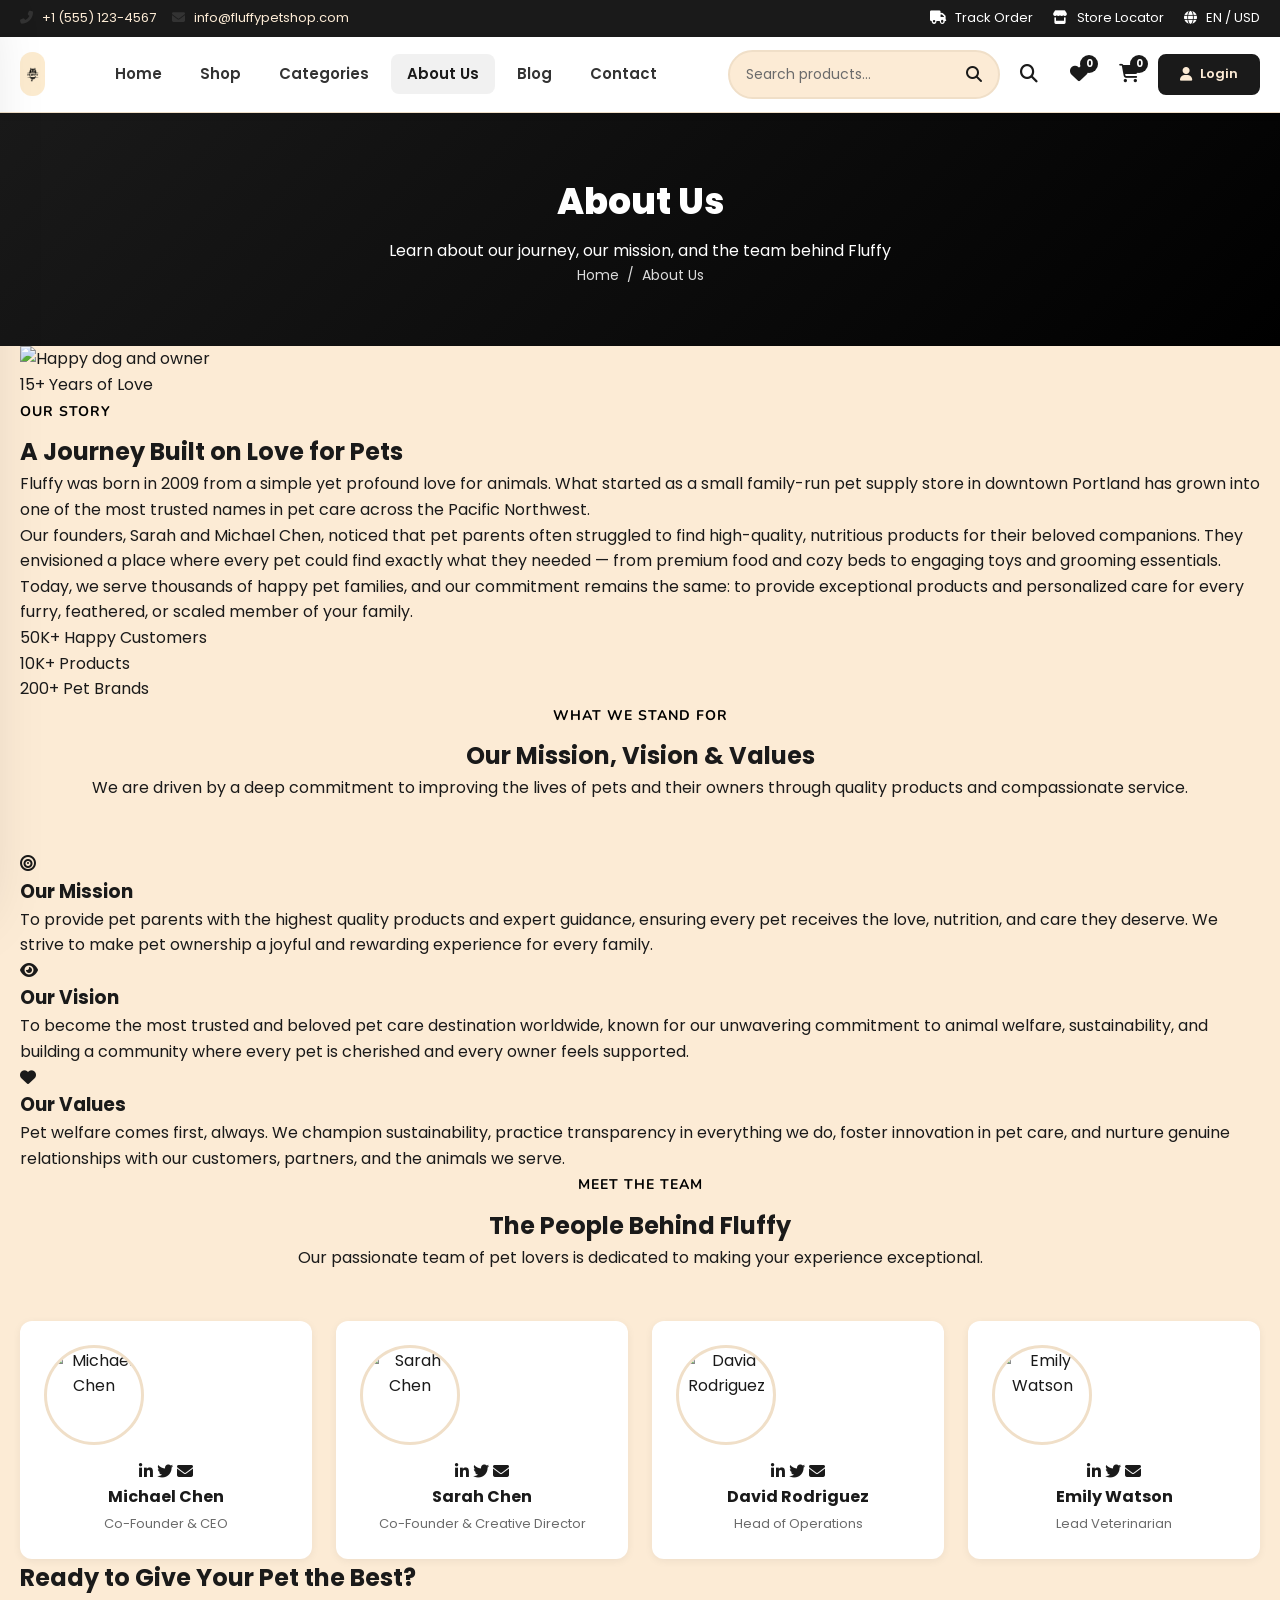
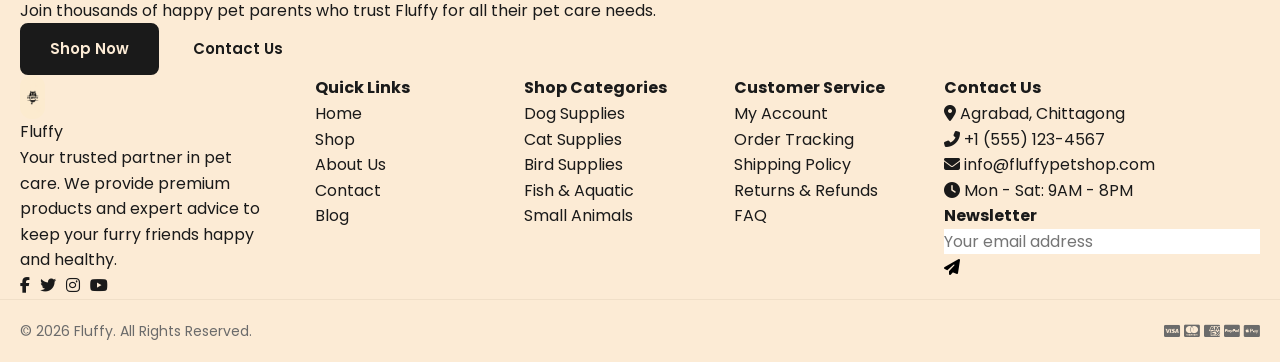
==== commit 2c9cad3e: "Update website pages and add mobile.css" ====
--- a/about.html
+++ b/about.html
@@ -9,6 +9,7 @@
   <link href="https://fonts.googleapis.com/css2?family=Nunito:wght@400;600;700&family=Poppins:wght@300;400;500;600;700&display=swap" rel="stylesheet">
   <link rel="stylesheet" href="https://cdnjs.cloudflare.com/ajax/libs/font-awesome/6.5.1/css/all.min.css">
   <link rel="stylesheet" href="style.css">
+  <link rel="stylesheet" href="mobile.css">
 </head>
 <body>
 
@@ -285,7 +286,7 @@
       <div class="footer-col">
         <h4>Contact Us</h4>
         <ul class="contact-info">
-          <li><i class="fas fa-map-marker-alt"></i> 123 Pet Lane, Portland, OR 97201</li>
+          <li><i class="fas fa-map-marker-alt"></i> Agrabad, Chittagong</li>
           <li><i class="fas fa-phone-alt"></i> +1 (555) 123-4567</li>
           <li><i class="fas fa-envelope"></i> info@fluffypetshop.com</li>
           <li><i class="fas fa-clock"></i> Mon - Sat: 9AM - 8PM</li>
@@ -336,5 +337,60 @@
   <script src="badge-utils.js"></script>
   <script src="nav-utils.js"></script>
 
+  <!-- ===== MOBILE LAYOUT ===== -->
+  <div class="mobile-layout">
+    <div class="m-header">
+      <button class="m-hamburger" id="mHamburger" aria-label="Menu"><i class="fas fa-bars"></i></button>
+      <div class="m-greeting"><span class="m-hello">Learn about us</span><h2>About Fluffy</h2></div>
+      <div class="m-actions"><a href="cart.html" class="m-cart-btn"><i class="fas fa-shopping-bag"></i><span class="m-cart-badge" id="mCartBadge">0</span></a></div>
+    </div>
+    <div class="m-section" id="mPageContent">
+      <div style="padding:24px 16px;">
+        <div style="background:var(--white);border-radius:14px;padding:24px;box-shadow:0 2px 12px rgba(0,0,0,0.06);margin-bottom:16px;">
+          <h3 style="font-size:18px;font-weight:700;margin-bottom:12px;">Our Story</h3>
+          <p style="font-size:14px;line-height:1.7;color:#555;margin-bottom:16px;">Fluffy was born in 2009 from a simple yet profound love for animals. What started as a small family-run pet supply store has grown into one of the most trusted names in pet care.</p>
+          <p style="font-size:14px;line-height:1.7;color:#555;">Today, we serve thousands of happy pet families, and our commitment remains the same: to provide exceptional products and personalized care for every furry member of your family.</p>
+        </div>
+        <div style="background:var(--white);border-radius:14px;padding:24px;box-shadow:0 2px 12px rgba(0,0,0,0.06);margin-bottom:16px;">
+          <h3 style="font-size:18px;font-weight:700;margin-bottom:12px;">Our Mission</h3>
+          <p style="font-size:14px;line-height:1.7;color:#555;">To provide pet parents with the highest quality products and expert guidance, ensuring every pet receives the love, nutrition, and care they deserve.</p>
+        </div>
+        <div style="background:var(--white);border-radius:14px;padding:24px;box-shadow:0 2px 12px rgba(0,0,0,0.06);margin-bottom:16px;">
+          <h3 style="font-size:18px;font-weight:700;margin-bottom:12px;">Meet the Team</h3>
+          <p style="font-size:14px;line-height:1.7;color:#555;margin-bottom:12px;">Our passionate team of pet lovers is dedicated to making your experience exceptional.</p>
+          <div style="display:grid;grid-template-columns:1fr 1fr;gap:12px;">
+            <div style="text-align:center;"><img src="https://images.unsplash.com/photo-1560250097-0b93528c311a?w=150&h=150&fit=crop&crop=face" alt="Michael" style="width:60px;height:60px;border-radius:50%;object-fit:cover;margin-bottom:6px;"><div style="font-size:13px;font-weight:600;">Michael Chen</div><div style="font-size:11px;color:#888;">CEO</div></div>
+            <div style="text-align:center;"><img src="https://images.unsplash.com/photo-1573496359142-b8d87734a5a2?w=150&h=150&fit=crop&crop=face" alt="Sarah" style="width:60px;height:60px;border-radius:50%;object-fit:cover;margin-bottom:6px;"><div style="font-size:13px;font-weight:600;">Sarah Chen</div><div style="font-size:11px;color:#888;">Creative Director</div></div>
+          </div>
+        </div>
+      </div>
+    </div>
+    <nav class="m-bottom-nav">
+      <a href="index.html" class="m-nav-item"><i class="fas fa-home"></i><span>Home</span></a>
+      <a href="categories.html" class="m-nav-item"><i class="fas fa-th-large"></i><span>Categories</span></a>
+      <a href="wishlist.html" class="m-nav-item"><i class="fas fa-heart"></i><span>Wishlist</span></a>
+      <a href="shop.html" class="m-nav-item"><i class="fas fa-shopping-bag"></i><span>Shop</span></a>
+      <a href="login.html" class="m-nav-item"><i class="fas fa-user"></i><span>Profile</span></a>
+    </nav>
+    <div class="m-drawer-overlay" id="mDrawerOverlay"></div>
+    <div class="m-drawer" id="mDrawer"><div class="m-drawer-header"><h3>Menu</h3><button class="m-drawer-close" id="mDrawerClose"><i class="fas fa-times"></i></button></div><div class="m-drawer-links"><a href="index.html"><i class="fas fa-home"></i> Home</a><a href="shop.html"><i class="fas fa-shopping-bag"></i> Shop</a><a href="categories.html"><i class="fas fa-th-large"></i> Categories</a><a href="about.html"><i class="fas fa-info-circle"></i> About</a><a href="blog.html"><i class="fas fa-newspaper"></i> Blog</a><a href="contact.html"><i class="fas fa-envelope"></i> Contact</a><a href="wishlist.html"><i class="fas fa-heart"></i> Wishlist</a><a href="cart.html"><i class="fas fa-shopping-cart"></i> Cart</a><a href="login.html"><i class="fas fa-user"></i> Login</a></div></div>
+    <div class="m-toast" id="mToast"><i class="fas fa-check-circle"></i><span id="mToastMsg"></span></div>
+  </div>
+  <script>
+  (function() {
+    var hamburger = document.getElementById('mHamburger');
+    var drawer = document.getElementById('mDrawer');
+    var overlay = document.getElementById('mDrawerOverlay');
+    var close = document.getElementById('mDrawerClose');
+    function openD() { drawer.classList.add('active'); overlay.classList.add('active'); }
+    function closeD() { drawer.classList.remove('active'); overlay.classList.remove('active'); }
+    if (hamburger) hamburger.addEventListener('click', openD);
+    if (close) close.addEventListener('click', closeD);
+    if (overlay) overlay.addEventListener('click', closeD);
+    var cart = JSON.parse(localStorage.getItem('fluffyCart')) || [];
+    var b = document.getElementById('mCartBadge');
+    if (b) b.textContent = cart.reduce(function(s,i){return s+(i.qty||1);},0);
+  })();
+  </script>
 </body>
 </html>
--- a/mobile.css
+++ b/mobile.css
@@ -0,0 +1,998 @@
+/* =============================================
+   MOBILE LAYOUT — Premium Pet Shop App Style
+   Only active at max-width: 480px
+   Desktop remains completely unchanged
+   ============================================= */
+
+/* =============================================
+   1. HIDE DESKTOP ON MOBILE / SHOW MOBILE
+   ============================================= */
+@media (max-width: 480px) {
+  /* Hide all desktop sections */
+  .top-bar,
+  .header,
+  .main-nav,
+  .mobile-nav,
+  .mobile-overlay,
+  .hero,
+  .brand-marquee,
+  .categories-section,
+  .products-section,
+  .offers-banner-section,
+  .bestsellers-section,
+  .why-section,
+  .testimonials-section,
+  .blog-section,
+  .newsletter-section,
+  .newsletter-bg,
+  .newsletter-content,
+  footer,
+  .footer,
+  .shop-hero,
+  .shop-layout,
+  .breadcrumb-section,
+  .cart-section,
+  .auth-section,
+  .contact-section,
+  .map-section,
+  .page-header,
+  .pd-hero,
+  .pd-section,
+  .pd-related,
+  .wish-hero,
+  .wish-section,
+  .checkout-section,
+  .our-story,
+  .mission-vision,
+  .team-section,
+  .cta-section,
+  .section,
+  .site-footer,
+  .blog-modal,
+  #blogModal,
+  .fluffy-toast,
+  .shop-toast,
+  .toast-container,
+  .qv-overlay,
+  .floating-cart,
+  .pd-toast,
+  .wish-toast {
+    display: none !important;
+  }
+
+  /* Show mobile layout */
+  .mobile-layout {
+    display: block !important;
+  }
+
+  /* Hide desktop body overflow */
+  body {
+    overflow-x: hidden;
+  }
+}
+
+/* =============================================
+   2. MOBILE LAYOUT CONTAINER
+   ============================================= */
+.mobile-layout {
+  display: none;
+  font-family: 'Poppins', sans-serif;
+  background: #FBF5EE;
+  min-height: 100vh;
+  padding-bottom: 90px;
+  color: #1A1A1A;
+  -webkit-font-smoothing: antialiased;
+  -moz-osx-font-smoothing: grayscale;
+}
+
+/* =============================================
+   3. MOBILE HEADER
+   ============================================= */
+.m-header {
+  display: flex;
+  align-items: center;
+  justify-content: space-between;
+  padding: 16px 18px;
+  background: #FBF5EE;
+  position: sticky;
+  top: 0;
+  z-index: 100;
+}
+
+.m-hamburger {
+  width: 44px;
+  height: 44px;
+  border-radius: 14px;
+  background: #FFFFFF;
+  border: none;
+  display: flex;
+  align-items: center;
+  justify-content: center;
+  font-size: 18px;
+  color: #1A1A1A;
+  box-shadow: 0 2px 12px rgba(0,0,0,0.06);
+  cursor: pointer;
+  flex-shrink: 0;
+}
+
+.m-greeting {
+  flex: 1;
+  margin-left: 14px;
+}
+
+.m-hello {
+  font-size: 12px;
+  color: #999;
+  display: block;
+  line-height: 1.4;
+}
+
+.m-greeting h2 {
+  font-size: 18px;
+  font-weight: 700;
+  color: #1A1A1A;
+  margin: 0;
+  line-height: 1.3;
+}
+
+.m-greeting p {
+  font-size: 11px;
+  color: #999;
+  margin: 0;
+  line-height: 1.4;
+}
+
+.m-actions {
+  display: flex;
+  align-items: center;
+  gap: 8px;
+  flex-shrink: 0;
+}
+
+.m-notif {
+  width: 44px;
+  height: 44px;
+  border-radius: 14px;
+  background: #FFFFFF;
+  border: none;
+  display: flex;
+  align-items: center;
+  justify-content: center;
+  font-size: 17px;
+  color: #1A1A1A;
+  box-shadow: 0 2px 12px rgba(0,0,0,0.06);
+  cursor: pointer;
+  position: relative;
+}
+
+.m-notif-badge {
+  position: absolute;
+  top: 8px;
+  right: 8px;
+  width: 8px;
+  height: 8px;
+  background: #E8833A;
+  border-radius: 50%;
+  border: 2px solid #FBF5EE;
+}
+
+.m-cart-btn {
+  width: 44px;
+  height: 44px;
+  border-radius: 14px;
+  background: #FFFFFF;
+  border: none;
+  display: flex;
+  align-items: center;
+  justify-content: center;
+  font-size: 17px;
+  color: #1A1A1A;
+  box-shadow: 0 2px 12px rgba(0,0,0,0.06);
+  cursor: pointer;
+  position: relative;
+  text-decoration: none;
+}
+
+.m-cart-badge {
+  position: absolute;
+  top: -4px;
+  right: -4px;
+  min-width: 18px;
+  height: 18px;
+  background: #E8833A;
+  color: #FFFFFF;
+  font-size: 10px;
+  font-weight: 700;
+  border-radius: 50%;
+  display: flex;
+  align-items: center;
+  justify-content: center;
+  padding: 0 4px;
+}
+
+/* =============================================
+   4. MOBILE HERO BANNER
+   ============================================= */
+.m-hero-wrap {
+  padding: 0 18px;
+  margin-bottom: 20px;
+}
+
+.m-hero {
+  background: linear-gradient(135deg, #F5E6D8 0%, #EDD9C7 100%);
+  border-radius: 24px;
+  overflow: hidden;
+  position: relative;
+  min-height: 200px;
+  display: flex;
+  align-items: center;
+}
+
+.m-hero-content {
+  padding: 28px 24px;
+  flex: 1;
+  position: relative;
+  z-index: 2;
+}
+
+.m-hero-badge {
+  display: inline-block;
+  padding: 5px 14px;
+  background: #1A1A1A;
+  color: #FFFFFF;
+  border-radius: 50px;
+  font-size: 10px;
+  font-weight: 700;
+  letter-spacing: 0.5px;
+  text-transform: uppercase;
+  margin-bottom: 12px;
+}
+
+.m-hero h2 {
+  font-size: 22px;
+  font-weight: 800;
+  color: #1A1A1A;
+  margin: 0 0 8px;
+  line-height: 1.25;
+}
+
+.m-hero p {
+  font-size: 12px;
+  color: #666;
+  margin: 0 0 16px;
+  line-height: 1.5;
+}
+
+.m-hero-btn {
+  display: inline-flex;
+  align-items: center;
+  gap: 8px;
+  padding: 10px 22px;
+  background: #1A1A1A;
+  color: #FFFFFF;
+  border-radius: 50px;
+  font-size: 13px;
+  font-weight: 600;
+  text-decoration: none;
+  transition: all 0.3s;
+}
+
+.m-hero-btn i {
+  font-size: 11px;
+}
+
+.m-hero-btn:hover {
+  background: #333;
+}
+
+.m-hero-img {
+  position: absolute;
+  right: 0;
+  top: 0;
+  width: 55%;
+  height: 100%;
+  object-fit: cover;
+  border-radius: 0 24px 24px 0;
+}
+
+/* Hero Dots */
+.m-hero-dots {
+  display: flex;
+  justify-content: center;
+  gap: 8px;
+  padding: 16px 0 4px;
+}
+
+.m-dot {
+  width: 8px;
+  height: 8px;
+  border-radius: 50%;
+  background: #D9CFC3;
+  transition: all 0.3s;
+}
+
+.m-dot.active {
+  width: 24px;
+  border-radius: 4px;
+  background: #E8833A;
+}
+
+/* =============================================
+   5. MOBILE SEARCH BAR
+   ============================================= */
+.m-search-wrap {
+  padding: 0 18px;
+  margin-bottom: 20px;
+}
+
+.m-search {
+  display: flex;
+  align-items: center;
+  gap: 10px;
+  background: #FFFFFF;
+  border-radius: 16px;
+  padding: 4px 4px 4px 18px;
+  box-shadow: 0 2px 16px rgba(0,0,0,0.05);
+  border: 1px solid #EDE5DB;
+}
+
+.m-search i {
+  color: #999;
+  font-size: 16px;
+  flex-shrink: 0;
+}
+
+.m-search input {
+  flex: 1;
+  border: none;
+  outline: none;
+  font-size: 14px;
+  font-family: 'Poppins', sans-serif;
+  color: #1A1A1A;
+  background: transparent;
+  padding: 12px 0;
+}
+
+.m-search input::placeholder {
+  color: #BBBBBB;
+}
+
+.m-filter-btn {
+  width: 44px;
+  height: 44px;
+  border-radius: 14px;
+  background: #E8833A;
+  border: none;
+  color: #FFFFFF;
+  font-size: 16px;
+  display: flex;
+  align-items: center;
+  justify-content: center;
+  cursor: pointer;
+  flex-shrink: 0;
+  transition: background 0.3s;
+}
+
+.m-filter-btn:hover {
+  background: #D4742E;
+}
+
+/* =============================================
+   6. MOBILE CATEGORIES
+   ============================================= */
+.m-categories {
+  padding: 0 18px;
+  margin-bottom: 28px;
+}
+
+.m-cats-scroll {
+  display: flex;
+  gap: 14px;
+  overflow-x: auto;
+  padding: 4px 0 8px;
+  scrollbar-width: none;
+  -ms-overflow-style: none;
+}
+
+.m-cats-scroll::-webkit-scrollbar {
+  display: none;
+}
+
+.m-cat-item {
+  display: flex;
+  flex-direction: column;
+  align-items: center;
+  gap: 8px;
+  min-width: 64px;
+  cursor: pointer;
+  text-decoration: none;
+}
+
+.m-cat-icon {
+  width: 60px;
+  height: 60px;
+  border-radius: 20px;
+  background: #FFFFFF;
+  display: flex;
+  align-items: center;
+  justify-content: center;
+  font-size: 26px;
+  box-shadow: 0 2px 12px rgba(0,0,0,0.05);
+  border: 1px solid #EDE5DB;
+  transition: all 0.3s;
+  overflow: hidden;
+}
+
+.m-cat-icon img {
+  width: 100%;
+  height: 100%;
+  object-fit: cover;
+  border-radius: 20px;
+}
+
+.m-cat-item span {
+  font-size: 11px;
+  font-weight: 600;
+  color: #555;
+  white-space: nowrap;
+  text-align: center;
+}
+
+.m-cat-item:hover .m-cat-icon {
+  border-color: #E8833A;
+  transform: translateY(-2px);
+}
+
+.m-cat-item.active .m-cat-icon {
+  background: #E8833A;
+  border-color: #E8833A;
+}
+
+.m-cat-item.active .m-cat-icon i,
+.m-cat-item.active .m-cat-icon img {
+  filter: brightness(0) invert(1);
+}
+
+.m-cat-item.active span {
+  color: #E8833A;
+}
+
+/* =============================================
+   7. MOBILE SECTION HEADERS
+   ============================================= */
+.m-section {
+  padding: 0 18px;
+  margin-bottom: 24px;
+}
+
+.m-section-header {
+  display: flex;
+  align-items: center;
+  justify-content: space-between;
+  margin-bottom: 16px;
+}
+
+.m-section-header h3 {
+  font-size: 18px;
+  font-weight: 700;
+  color: #1A1A1A;
+  margin: 0;
+}
+
+.m-view-all {
+  font-size: 13px;
+  font-weight: 600;
+  color: #E8833A;
+  text-decoration: none;
+  display: flex;
+  align-items: center;
+  gap: 4px;
+}
+
+.m-view-all i {
+  font-size: 11px;
+}
+
+/* =============================================
+   8. MOBILE PRODUCT CARDS (Horizontal Scroll)
+   ============================================= */
+.m-products-scroll {
+  display: flex;
+  gap: 14px;
+  overflow-x: auto;
+  padding: 4px 0 12px;
+  scrollbar-width: none;
+  -ms-overflow-style: none;
+  scroll-snap-type: x mandatory;
+}
+
+.m-products-scroll::-webkit-scrollbar {
+  display: none;
+}
+
+.m-product-card {
+  min-width: 160px;
+  max-width: 160px;
+  background: #FFFFFF;
+  border-radius: 18px;
+  overflow: hidden;
+  box-shadow: 0 2px 16px rgba(0,0,0,0.06);
+  border: 1px solid #EDE5DB;
+  flex-shrink: 0;
+  scroll-snap-align: start;
+  transition: transform 0.3s;
+}
+
+.m-product-card:hover {
+  transform: translateY(-3px);
+}
+
+.m-prod-img {
+  position: relative;
+  width: 100%;
+  aspect-ratio: 1;
+  overflow: hidden;
+  background: #F8F2EC;
+}
+
+.m-prod-img img {
+  width: 100%;
+  height: 100%;
+  object-fit: cover;
+}
+
+.m-prod-wish {
+  position: absolute;
+  top: 10px;
+  right: 10px;
+  width: 32px;
+  height: 32px;
+  border-radius: 50%;
+  background: #FFFFFF;
+  border: none;
+  display: flex;
+  align-items: center;
+  justify-content: center;
+  font-size: 13px;
+  color: #CCC;
+  cursor: pointer;
+  box-shadow: 0 2px 8px rgba(0,0,0,0.08);
+  transition: all 0.3s;
+  z-index: 2;
+}
+
+.m-prod-wish.active {
+  color: #E8833A;
+}
+
+.m-prod-wish:hover {
+  color: #E8833A;
+}
+
+.m-prod-badge {
+  position: absolute;
+  top: 10px;
+  left: 10px;
+  padding: 3px 10px;
+  border-radius: 50px;
+  font-size: 9px;
+  font-weight: 700;
+  text-transform: uppercase;
+  z-index: 2;
+}
+
+.m-prod-badge.sale {
+  background: #E8833A;
+  color: #FFFFFF;
+}
+
+.m-prod-badge.new {
+  background: #1A1A1A;
+  color: #FFFFFF;
+}
+
+.m-prod-info {
+  padding: 12px 14px 14px;
+}
+
+.m-prod-name {
+  font-size: 13px;
+  font-weight: 600;
+  color: #1A1A1A;
+  margin: 0 0 2px;
+  white-space: nowrap;
+  overflow: hidden;
+  text-overflow: ellipsis;
+  line-height: 1.4;
+}
+
+.m-prod-desc {
+  font-size: 11px;
+  color: #999;
+  margin: 0 0 6px;
+  white-space: nowrap;
+  overflow: hidden;
+  text-overflow: ellipsis;
+}
+
+.m-prod-rating {
+  display: flex;
+  align-items: center;
+  gap: 4px;
+  margin-bottom: 8px;
+}
+
+.m-prod-stars {
+  display: flex;
+  gap: 1px;
+}
+
+.m-prod-stars i {
+  font-size: 10px;
+  color: #F5A623;
+}
+
+.m-prod-stars i.empty {
+  color: #DDD;
+}
+
+.m-prod-reviews {
+  font-size: 10px;
+  color: #999;
+}
+
+.m-prod-price-row {
+  display: flex;
+  align-items: center;
+  justify-content: space-between;
+}
+
+.m-prod-price {
+  font-size: 16px;
+  font-weight: 700;
+  color: #1A1A1A;
+}
+
+.m-prod-old-price {
+  font-size: 11px;
+  color: #CCC;
+  text-decoration: line-through;
+  margin-left: 4px;
+}
+
+.m-prod-add {
+  width: 32px;
+  height: 32px;
+  border-radius: 50%;
+  background: #E8833A;
+  border: none;
+  color: #FFFFFF;
+  font-size: 14px;
+  display: flex;
+  align-items: center;
+  justify-content: center;
+  cursor: pointer;
+  transition: all 0.3s;
+  flex-shrink: 0;
+}
+
+.m-prod-add:hover {
+  background: #D4742E;
+  transform: scale(1.05);
+}
+
+.m-prod-add:active {
+  transform: scale(0.95);
+}
+
+/* =============================================
+   9. MOBILE PROMO BANNER
+   ============================================= */
+.m-promo-wrap {
+  padding: 0 18px;
+  margin-bottom: 28px;
+}
+
+.m-promo {
+  background: linear-gradient(135deg, #F5E6D8 0%, #EDD9C7 100%);
+  border-radius: 20px;
+  padding: 24px;
+  display: flex;
+  align-items: center;
+  justify-content: space-between;
+  position: relative;
+  overflow: hidden;
+}
+
+.m-promo-content {
+  flex: 1;
+  position: relative;
+  z-index: 2;
+}
+
+.m-promo-label {
+  font-size: 12px;
+  font-weight: 600;
+  color: #E8833A;
+  margin-bottom: 6px;
+  display: block;
+}
+
+.m-promo h3 {
+  font-size: 20px;
+  font-weight: 800;
+  color: #1A1A1A;
+  margin: 0 0 4px;
+  line-height: 1.2;
+}
+
+.m-promo p {
+  font-size: 12px;
+  color: #666;
+  margin: 0 0 14px;
+}
+
+.m-promo-btn {
+  display: inline-flex;
+  align-items: center;
+  gap: 6px;
+  padding: 8px 18px;
+  background: #1A1A1A;
+  color: #FFFFFF;
+  border-radius: 50px;
+  font-size: 12px;
+  font-weight: 600;
+  text-decoration: none;
+  transition: all 0.3s;
+}
+
+.m-promo-btn i {
+  font-size: 10px;
+}
+
+.m-promo-btn:hover {
+  background: #333;
+}
+
+.m-promo-badge {
+  width: 72px;
+  height: 72px;
+  border-radius: 50%;
+  background: #E8833A;
+  color: #FFFFFF;
+  display: flex;
+  align-items: center;
+  justify-content: center;
+  text-align: center;
+  font-size: 16px;
+  font-weight: 800;
+  line-height: 1.2;
+  flex-shrink: 0;
+  margin-left: 16px;
+  position: relative;
+  z-index: 2;
+}
+
+.m-promo-badge small {
+  display: block;
+  font-size: 11px;
+  font-weight: 600;
+}
+
+/* =============================================
+   10. MOBILE BOTTOM NAVIGATION
+   ============================================= */
+.m-bottom-nav {
+  position: fixed;
+  bottom: 0;
+  left: 0;
+  right: 0;
+  height: 72px;
+  background: #FFFFFF;
+  border-top: 1px solid #EDE5DB;
+  display: flex;
+  align-items: center;
+  justify-content: space-around;
+  padding: 0 8px;
+  z-index: 1000;
+  box-shadow: 0 -4px 20px rgba(0,0,0,0.06);
+  border-radius: 20px 20px 0 0;
+}
+
+.m-nav-item {
+  display: flex;
+  flex-direction: column;
+  align-items: center;
+  gap: 4px;
+  text-decoration: none;
+  color: #999;
+  font-size: 10px;
+  font-weight: 500;
+  padding: 8px 12px;
+  border-radius: 12px;
+  transition: all 0.3s;
+  position: relative;
+}
+
+.m-nav-item i {
+  font-size: 20px;
+  transition: all 0.3s;
+}
+
+.m-nav-item.active {
+  color: #E8833A;
+}
+
+.m-nav-item.active i {
+  transform: scale(1.1);
+}
+
+.m-nav-item:hover {
+  color: #E8833A;
+}
+
+.m-nav-badge {
+  position: absolute;
+  top: 2px;
+  right: 4px;
+  min-width: 16px;
+  height: 16px;
+  background: #E8833A;
+  color: #FFFFFF;
+  font-size: 9px;
+  font-weight: 700;
+  border-radius: 50%;
+  display: flex;
+  align-items: center;
+  justify-content: center;
+  padding: 0 3px;
+}
+
+/* =============================================
+   11. MOBILE MOBILE NAV (Drawer)
+   ============================================= */
+.m-drawer-overlay {
+  position: fixed;
+  inset: 0;
+  background: rgba(0,0,0,0.5);
+  z-index: 2000;
+  opacity: 0;
+  visibility: hidden;
+  transition: all 0.3s;
+}
+
+.m-drawer-overlay.active {
+  opacity: 1;
+  visibility: visible;
+}
+
+.m-drawer {
+  position: fixed;
+  top: 0;
+  left: -300px;
+  width: 280px;
+  height: 100%;
+  background: #FFFFFF;
+  z-index: 2001;
+  transition: left 0.3s ease;
+  overflow-y: auto;
+  box-shadow: 4px 0 20px rgba(0,0,0,0.1);
+}
+
+.m-drawer.active {
+  left: 0;
+}
+
+.m-drawer-header {
+  padding: 24px 20px;
+  border-bottom: 1px solid #EDE5DB;
+  display: flex;
+  align-items: center;
+  justify-content: space-between;
+}
+
+.m-drawer-header h3 {
+  font-size: 18px;
+  font-weight: 700;
+  margin: 0;
+}
+
+.m-drawer-close {
+  width: 36px;
+  height: 36px;
+  border-radius: 50%;
+  border: none;
+  background: #F5F0EB;
+  font-size: 16px;
+  color: #666;
+  display: flex;
+  align-items: center;
+  justify-content: center;
+  cursor: pointer;
+}
+
+.m-drawer-links {
+  padding: 16px 0;
+}
+
+.m-drawer-links a {
+  display: flex;
+  align-items: center;
+  gap: 14px;
+  padding: 14px 20px;
+  font-size: 15px;
+  font-weight: 500;
+  color: #1A1A1A;
+  text-decoration: none;
+  transition: background 0.2s;
+}
+
+.m-drawer-links a:hover {
+  background: #FBF5EE;
+}
+
+.m-drawer-links a i {
+  width: 20px;
+  text-align: center;
+  color: #999;
+}
+
+.m-drawer-links a.active {
+  color: #E8833A;
+  font-weight: 600;
+}
+
+.m-drawer-links a.active i {
+  color: #E8833A;
+}
+
+/* =============================================
+   12. MOBILE TOAST
+   ============================================= */
+.m-toast {
+  position: fixed;
+  bottom: 100px;
+  left: 50%;
+  transform: translateX(-50%) translateY(20px);
+  background: #1A1A1A;
+  color: #FFFFFF;
+  padding: 12px 24px;
+  border-radius: 12px;
+  font-size: 13px;
+  font-weight: 500;
+  display: flex;
+  align-items: center;
+  gap: 8px;
+  z-index: 9999;
+  opacity: 0;
+  transition: all 0.3s;
+  box-shadow: 0 8px 24px rgba(0,0,0,0.2);
+  white-space: nowrap;
+}
+
+.m-toast.show {
+  opacity: 1;
+  transform: translateX(-50%) translateY(0);
+}
+
+.m-toast i {
+  color: #4CAF50;
+}
+
+/* =============================================
+   13. MOBILE UTILITY CLASSES
+   ============================================= */
+.m-mb-0 { margin-bottom: 0; }
+.m-mb-8 { margin-bottom: 8px; }
+.m-mb-16 { margin-bottom: 16px; }
+.m-mb-24 { margin-bottom: 24px; }
+.m-mb-32 { margin-bottom: 32px; }
+
+/* =============================================
+   14. TABLET ADJUSTMENTS (optional future use)
+   ============================================= */
+@media (min-width: 481px) and (max-width: 768px) {
+  .mobile-layout {
+    display: none !important;
+  }
+}
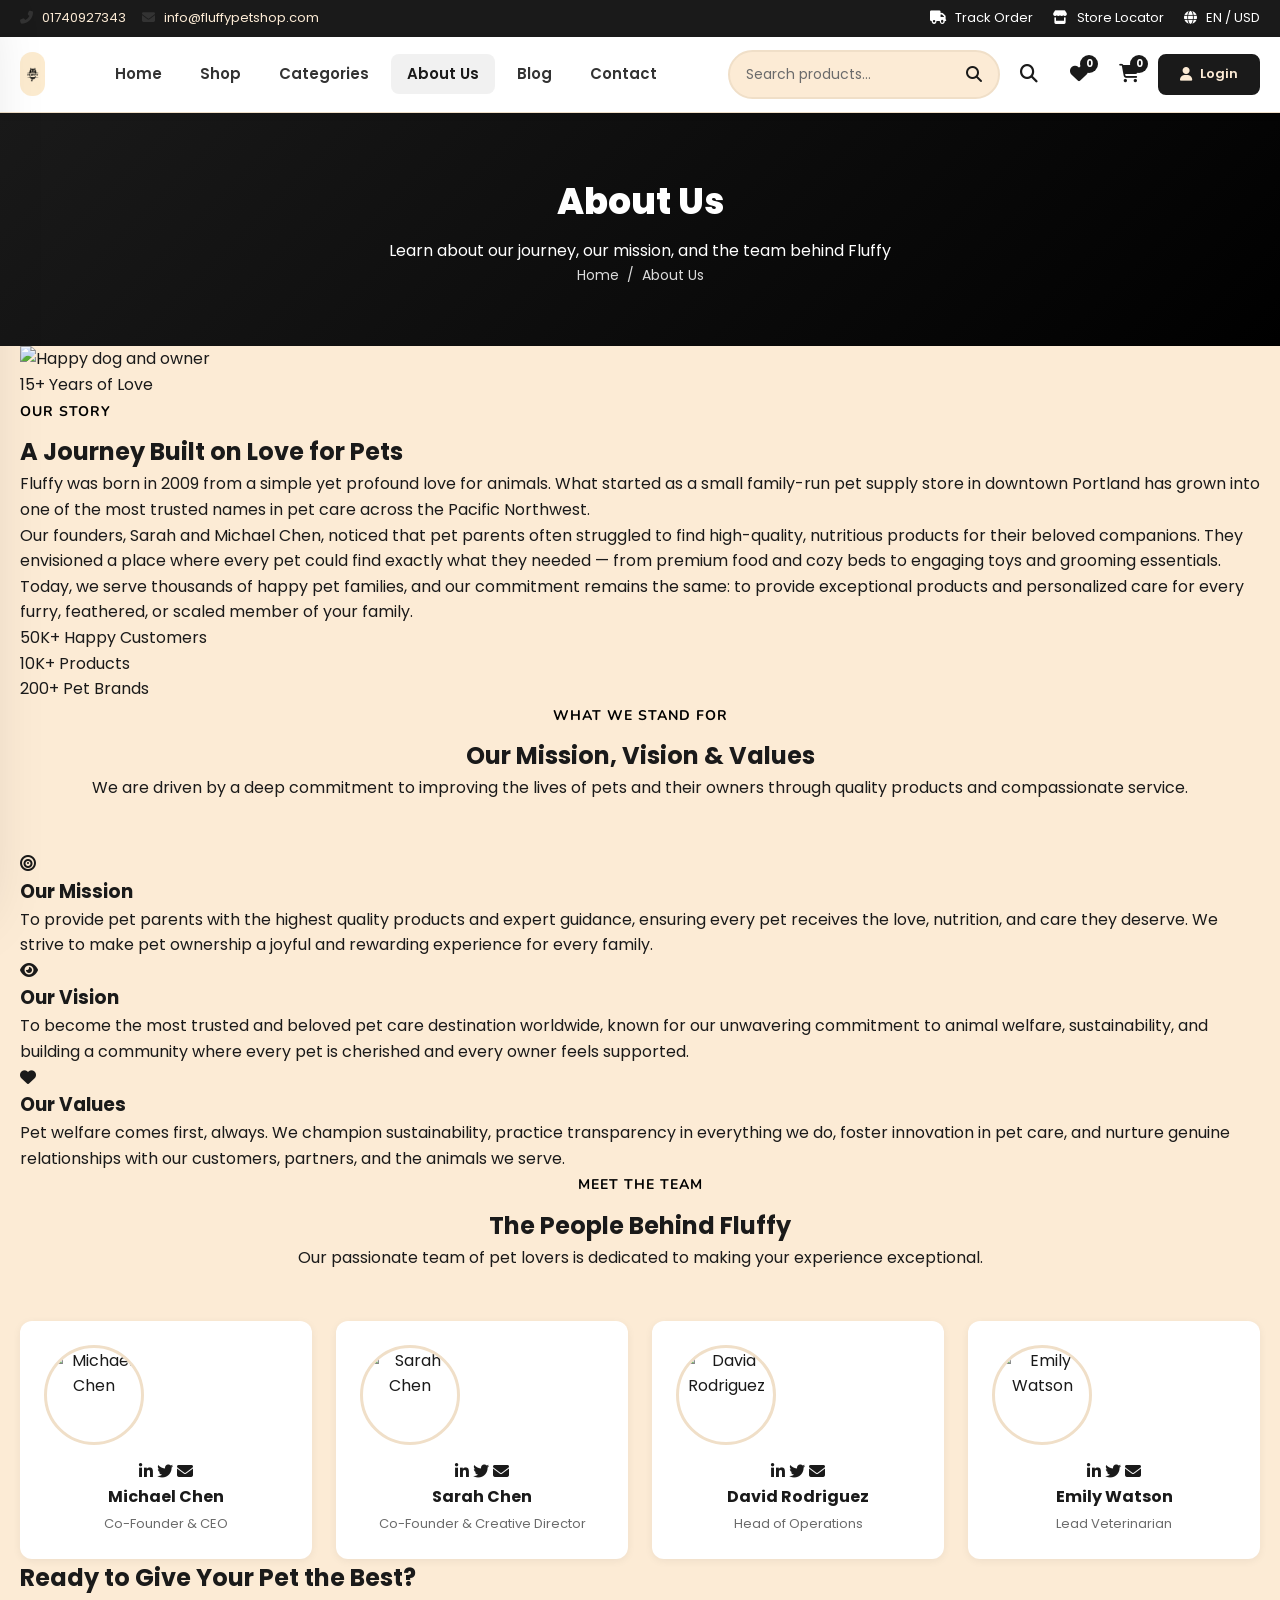
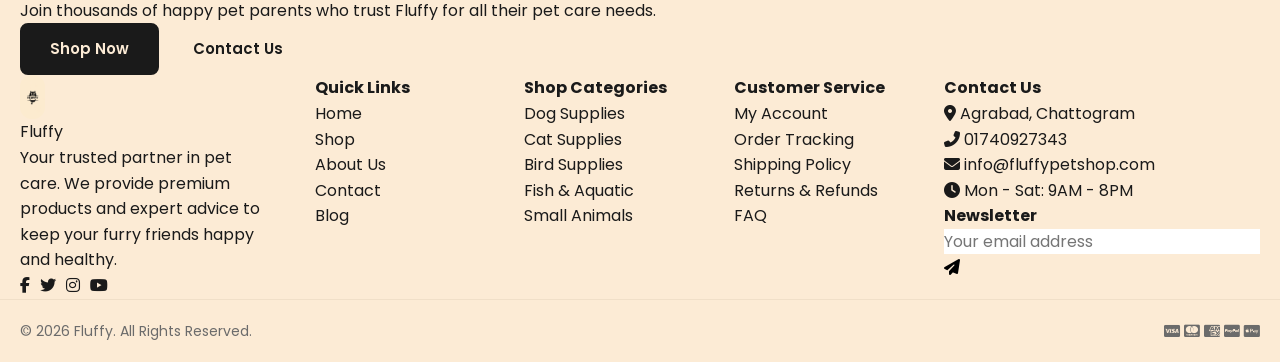
==== commit 11383fc5: "Fix mobile layout across all pages, add sitemap, update contact info to BD number" ====
--- a/about.html
+++ b/about.html
@@ -17,7 +17,7 @@
   <div class="top-bar">
     <div class="container top-bar-inner">
       <div class="top-bar-left">
-        <span><i class="fas fa-phone-alt"></i> +1 (555) 123-4567</span>
+        <span><i class="fas fa-phone-alt"></i> 01740927343</span>
         <span><i class="fas fa-envelope"></i> info@fluffypetshop.com</span>
       </div>
       <div class="top-bar-right">
@@ -286,8 +286,8 @@
       <div class="footer-col">
         <h4>Contact Us</h4>
         <ul class="contact-info">
-          <li><i class="fas fa-map-marker-alt"></i> Agrabad, Chittagong</li>
-          <li><i class="fas fa-phone-alt"></i> +1 (555) 123-4567</li>
+          <li><i class="fas fa-map-marker-alt"></i> Agrabad, Chattogram</li>
+          <li><i class="fas fa-phone-alt"></i> 01740927343</li>
           <li><i class="fas fa-envelope"></i> info@fluffypetshop.com</li>
           <li><i class="fas fa-clock"></i> Mon - Sat: 9AM - 8PM</li>
         </ul>
--- a/mobile.css
+++ b/mobile.css
@@ -56,7 +56,9 @@
   .qv-overlay,
   .floating-cart,
   .pd-toast,
-  .wish-toast {
+  .wish-toast,
+  .success-overlay,
+  .confetti {
     display: none !important;
   }
 
@@ -996,3 +998,646 @@
     display: none !important;
   }
 }
+
+/* =============================================
+   15. SHARED CARDS, FIELDS & BUTTONS
+   ============================================= */
+.m-card {
+  background: #FFFFFF;
+  border-radius: 16px;
+  padding: 18px 16px;
+  box-shadow: 0 2px 16px rgba(0,0,0,0.06);
+  border: 1px solid #EDE5DB;
+  margin-bottom: 14px;
+}
+
+.m-avatar {
+  width: 72px;
+  height: 72px;
+  border-radius: 50%;
+  background: linear-gradient(135deg, #F5A623, #E8833A);
+  color: #FFFFFF;
+  font-size: 28px;
+  font-weight: 800;
+  display: flex;
+  align-items: center;
+  justify-content: center;
+  margin: 0 auto;
+}
+
+.m-field { margin-bottom: 14px; }
+
+.m-field label {
+  display: block;
+  font-size: 12px;
+  font-weight: 600;
+  color: #555;
+  margin-bottom: 6px;
+}
+
+.m-field input,
+.m-field textarea,
+.m-field select {
+  width: 100%;
+  padding: 13px 14px;
+  border: 1px solid #EDE5DB;
+  border-radius: 12px;
+  font-size: 14px;
+  font-family: 'Poppins', sans-serif;
+  color: #1A1A1A;
+  background: #FDFBF8;
+  outline: none;
+  box-sizing: border-box;
+  transition: border-color 0.2s;
+}
+
+.m-field input:focus,
+.m-field textarea:focus {
+  border-color: #E8833A;
+  background: #FFFFFF;
+}
+
+.m-field .err {
+  display: none;
+  font-size: 11px;
+  color: #e74c3c;
+  margin-top: 4px;
+}
+
+.m-field.invalid input,
+.m-field.invalid textarea { border-color: #e74c3c; }
+.m-field.invalid .err { display: block; }
+
+.m-submit {
+  width: 100%;
+  min-height: 50px;
+  border: none;
+  border-radius: 14px;
+  background: #E8833A;
+  color: #FFFFFF;
+  font-family: 'Poppins', sans-serif;
+  font-size: 15px;
+  font-weight: 700;
+  cursor: pointer;
+  gap: 8px;
+  transition: all 0.2s;
+}
+
+.m-submit:hover { background: #D4742E; }
+.m-submit:active { transform: scale(0.98); }
+.m-submit:disabled { opacity: 0.6; cursor: wait; }
+
+.m-btn-secondary {
+  width: 100%;
+  min-height: 48px;
+  border: 1px solid #1A1A1A;
+  border-radius: 14px;
+  background: transparent;
+  color: #1A1A1A;
+  font-family: 'Poppins', sans-serif;
+  font-size: 14px;
+  font-weight: 600;
+  cursor: pointer;
+  display: inline-flex;
+  align-items: center;
+  justify-content: center;
+  gap: 8px;
+}
+
+.m-icon-btn {
+  width: 40px;
+  height: 40px;
+  border-radius: 12px;
+  border: 1px solid #EDE5DB;
+  background: #FDFBF8;
+  color: #555;
+  font-size: 15px;
+  cursor: pointer;
+  display: flex;
+  align-items: center;
+  justify-content: center;
+  flex-shrink: 0;
+  transition: all 0.2s;
+}
+
+.m-icon-btn:active { transform: scale(0.94); }
+.m-icon-btn.danger { color: #e74c3c; border-color: #f5c6cb; background: #FFF5F5; }
+
+/* =============================================
+   16. MOBILE PRODUCT DETAIL
+   ============================================= */
+.m-pd-img-wrap {
+  position: relative;
+  border-radius: 20px;
+  overflow: hidden;
+  aspect-ratio: 1;
+  background: #F8F2EC;
+  box-shadow: 0 2px 16px rgba(0,0,0,0.06);
+  margin-bottom: 18px;
+}
+
+.m-pd-img-wrap img {
+  width: 100%;
+  height: 100%;
+  object-fit: cover;
+  display: block;
+}
+
+.m-pd-head { padding: 0; }
+
+.m-pd-cat {
+  display: inline-block;
+  font-size: 11px;
+  font-weight: 700;
+  color: #E8833A;
+  text-transform: uppercase;
+  letter-spacing: 0.6px;
+}
+
+.m-pd-name {
+  font-size: 20px;
+  font-weight: 800;
+  color: #1A1A1A;
+  line-height: 1.3;
+  margin: 4px 0 8px;
+}
+
+.m-pd-rating {
+  display: flex;
+  align-items: center;
+  gap: 6px;
+  font-size: 12px;
+  font-weight: 600;
+  color: #1A1A1A;
+  margin-bottom: 10px;
+}
+
+.m-pd-reviews { color: #999; font-weight: 400; }
+
+.m-pd-price-row {
+  display: flex;
+  align-items: baseline;
+  gap: 4px;
+  margin-bottom: 10px;
+}
+
+.m-pd-price {
+  font-size: 26px;
+  font-weight: 800;
+  color: #1A1A1A;
+}
+
+.m-pd-old {
+  font-size: 14px;
+  color: #CCC;
+  text-decoration: line-through;
+  margin-left: 6px;
+}
+
+.m-pd-desc {
+  font-size: 13px;
+  color: #666;
+  line-height: 1.65;
+  margin: 0 0 14px;
+}
+
+.m-pd-meta {
+  display: flex;
+  flex-wrap: wrap;
+  gap: 8px;
+  margin-bottom: 20px;
+}
+
+.m-pd-chip {
+  display: inline-flex;
+  align-items: center;
+  gap: 5px;
+  font-size: 11px;
+  font-weight: 600;
+  color: #666;
+  background: #F5EFE7;
+  border-radius: 50px;
+  padding: 6px 12px;
+}
+
+.m-pd-actions {
+  display: flex;
+  align-items: stretch;
+  gap: 10px;
+  margin-bottom: 8px;
+}
+
+.m-qty {
+  display: flex;
+  align-items: center;
+  background: #FFFFFF;
+  border: 1px solid #EDE5DB;
+  border-radius: 14px;
+  overflow: hidden;
+  flex-shrink: 0;
+}
+
+.m-qty button {
+  width: 36px;
+  height: 50px;
+  border: none;
+  background: transparent;
+  font-size: 18px;
+  color: #1A1A1A;
+  cursor: pointer;
+}
+
+.m-qty span {
+  min-width: 26px;
+  text-align: center;
+  font-size: 15px;
+  font-weight: 700;
+}
+
+.m-add-btn {
+  flex: 1;
+  min-height: 50px;
+  border: none;
+  border-radius: 14px;
+  background: #1A1A1A;
+  color: #FFFFFF;
+  font-family: 'Poppins', sans-serif;
+  font-size: 14px;
+  font-weight: 700;
+  display: flex;
+  align-items: center;
+  justify-content: center;
+  gap: 8px;
+  cursor: pointer;
+  transition: all 0.2s;
+}
+
+.m-add-btn:active { transform: scale(0.98); }
+
+.m-wish-btn {
+  width: 50px;
+  min-height: 50px;
+  border-radius: 14px;
+  background: #FFFFFF;
+  border: 1px solid #EDE5DB;
+  color: #CCC;
+  font-size: 18px;
+  cursor: pointer;
+  display: flex;
+  align-items: center;
+  justify-content: center;
+  flex-shrink: 0;
+  transition: all 0.2s;
+}
+
+.m-wish-btn.active {
+  color: #e74c3c;
+  border-color: #f5c6cb;
+  background: #FFF5F5;
+}
+
+/* =============================================
+   17. MOBILE WISHLIST ITEMS
+   ============================================= */
+.m-wish-item {
+  display: flex;
+  align-items: center;
+  gap: 12px;
+  padding: 12px;
+}
+
+.m-wish-thumb {
+  width: 76px;
+  height: 76px;
+  border-radius: 14px;
+  overflow: hidden;
+  flex-shrink: 0;
+  background: #F8F2EC;
+}
+
+.m-wish-thumb img {
+  width: 100%;
+  height: 100%;
+  object-fit: cover;
+  display: block;
+}
+
+.m-wish-body {
+  flex: 1;
+  min-width: 0;
+}
+
+.m-wish-name {
+  font-size: 14px;
+  font-weight: 600;
+  color: #1A1A1A;
+  margin: 3px 0 4px;
+  white-space: nowrap;
+  overflow: hidden;
+  text-overflow: ellipsis;
+}
+
+.m-wish-price {
+  font-size: 15px;
+  font-weight: 700;
+  color: #E8833A;
+}
+
+.m-wish-price s {
+  font-size: 11px;
+  color: #CCC;
+  font-weight: 400;
+}
+
+.m-wish-acts {
+  display: flex;
+  flex-direction: column;
+  gap: 8px;
+}
+
+/* =============================================
+   18. MOBILE AUTH TABS
+   ============================================= */
+.m-auth-tabs {
+  display: flex;
+  background: #FFFFFF;
+  border: 1px solid #EDE5DB;
+  border-radius: 14px;
+  padding: 4px;
+  margin-bottom: 18px;
+}
+
+.m-auth-tab {
+  flex: 1;
+  padding: 11px 0;
+  text-align: center;
+  border: none;
+  border-radius: 11px;
+  background: transparent;
+  font-family: 'Poppins', sans-serif;
+  font-size: 13px;
+  font-weight: 600;
+  color: #999;
+  cursor: pointer;
+  transition: all 0.2s;
+}
+
+.m-auth-tab.active {
+  background: #1A1A1A;
+  color: #FFFFFF;
+}
+
+/* =============================================
+   19. MOBILE BLOG POSTS & ARTICLE READER
+   ============================================= */
+.m-post {
+  background: #FFFFFF;
+  border: 1px solid #EDE5DB;
+  border-radius: 16px;
+  overflow: hidden;
+  box-shadow: 0 2px 16px rgba(0,0,0,0.06);
+  margin-bottom: 14px;
+  cursor: pointer;
+  transition: transform 0.2s;
+}
+
+.m-post:active { transform: scale(0.99); }
+
+.m-post-img {
+  aspect-ratio: 2 / 1;
+  overflow: hidden;
+  background: #F8F2EC;
+}
+
+.m-post-img img {
+  width: 100%;
+  height: 100%;
+  object-fit: cover;
+  display: block;
+}
+
+.m-post-body { padding: 14px 16px 16px; }
+
+.m-post-title {
+  font-size: 16px;
+  font-weight: 700;
+  color: #1A1A1A;
+  line-height: 1.35;
+  margin: 6px 0 6px;
+}
+
+.m-post-excerpt {
+  font-size: 12px;
+  color: #888;
+  line-height: 1.55;
+  margin: 0 0 12px;
+  display: -webkit-box;
+  -webkit-line-clamp: 2;
+  -webkit-box-orient: vertical;
+  overflow: hidden;
+}
+
+.m-post-meta {
+  display: flex;
+  align-items: center;
+  gap: 8px;
+  font-size: 11px;
+  color: #999;
+}
+
+.m-post-avatar {
+  width: 26px;
+  height: 26px;
+  border-radius: 50%;
+  object-fit: cover;
+}
+
+.m-article {
+  position: fixed;
+  inset: 0;
+  background: #FBF5EE;
+  z-index: 3000;
+  overflow-y: auto;
+  display: none;
+  -webkit-overflow-scrolling: touch;
+}
+
+.m-article.open { display: block; }
+
+.m-article-topbar {
+  position: sticky;
+  top: 0;
+  display: flex;
+  align-items: center;
+  justify-content: space-between;
+  padding: 14px 18px;
+  background: rgba(251,245,238,0.95);
+  backdrop-filter: blur(8px);
+  z-index: 5;
+}
+
+.m-article-hero {
+  width: 100%;
+  aspect-ratio: 16 / 9;
+  overflow: hidden;
+  background: #F8F2EC;
+}
+
+.m-article-hero img {
+  width: 100%;
+  height: 100%;
+  object-fit: cover;
+  display: block;
+}
+
+/* =============================================
+   20. MOBILE CHECKOUT
+   ============================================= */
+.m-order-item {
+  display: flex;
+  align-items: center;
+  gap: 12px;
+  padding: 10px 0;
+  border-bottom: 1px solid #F5EFE7;
+}
+
+.m-order-item:last-of-type { border-bottom: none; }
+
+.m-order-item img {
+  width: 52px;
+  height: 52px;
+  border-radius: 12px;
+  object-fit: cover;
+  flex-shrink: 0;
+  background: #F8F2EC;
+}
+
+.m-order-info {
+  flex: 1;
+  min-width: 0;
+}
+
+.m-order-info h4 {
+  font-size: 13px;
+  font-weight: 600;
+  color: #1A1A1A;
+  margin: 0 0 2px;
+  white-space: nowrap;
+  overflow: hidden;
+  text-overflow: ellipsis;
+}
+
+.m-order-info span {
+  font-size: 11px;
+  color: #999;
+}
+
+.m-order-price {
+  font-size: 14px;
+  font-weight: 700;
+  color: #1A1A1A;
+  flex-shrink: 0;
+}
+
+.m-sum-rows { padding-top: 12px; }
+
+.m-sum-row {
+  display: flex;
+  justify-content: space-between;
+  align-items: center;
+  font-size: 13px;
+  color: #666;
+  padding: 6px 0;
+}
+
+.m-sum-row.total {
+  font-size: 16px;
+  font-weight: 800;
+  color: #1A1A1A;
+  border-top: 1px dashed #EDE5DB;
+  margin-top: 8px;
+  padding-top: 14px;
+}
+
+.m-pay-option {
+  display: flex;
+  align-items: center;
+  gap: 12px;
+  padding: 13px 14px;
+  background: #FDFBF8;
+  border: 1.5px solid #EDE5DB;
+  border-radius: 14px;
+  margin-bottom: 10px;
+  cursor: pointer;
+  transition: all 0.2s;
+}
+
+.m-pay-option:last-child { margin-bottom: 0; }
+.m-pay-option.selected {
+  border-color: #E8833A;
+  background: #FFF8F2;
+}
+
+.m-pay-option input[type="radio"] {
+  accent-color: #E8833A;
+  width: 18px;
+  height: 18px;
+  flex-shrink: 0;
+}
+
+.m-pay-option > i {
+  font-size: 18px;
+  color: #E8833A;
+  width: 24px;
+  text-align: center;
+  flex-shrink: 0;
+}
+
+.m-pay-option strong {
+  display: block;
+  font-size: 13px;
+  font-weight: 700;
+  color: #1A1A1A;
+}
+
+.m-pay-option span {
+  display: block;
+  font-size: 11px;
+  color: #999;
+}
+
+/* =============================================
+   21. MOBILE ORDER SUCCESS OVERLAY
+   ============================================= */
+.m-success {
+  position: fixed;
+  inset: 0;
+  background: #FBF5EE;
+  z-index: 4000;
+  display: none;
+  overflow-y: auto;
+}
+
+.m-success.open { display: flex; }
+
+.m-success-inner {
+  margin: auto;
+  width: 100%;
+  max-width: 360px;
+  padding: 40px 24px;
+  text-align: center;
+}
+
+.m-success-check {
+  width: 84px;
+  height: 84px;
+  margin: 0 auto;
+  border-radius: 50%;
+  background: #2ECC71;
+  color: #FFFFFF;
+  font-size: 36px;
+  display: flex;
+  align-items: center;
+  justify-content: center;
+  box-shadow: 0 8px 30px rgba(46,204,113,0.35);
+}
